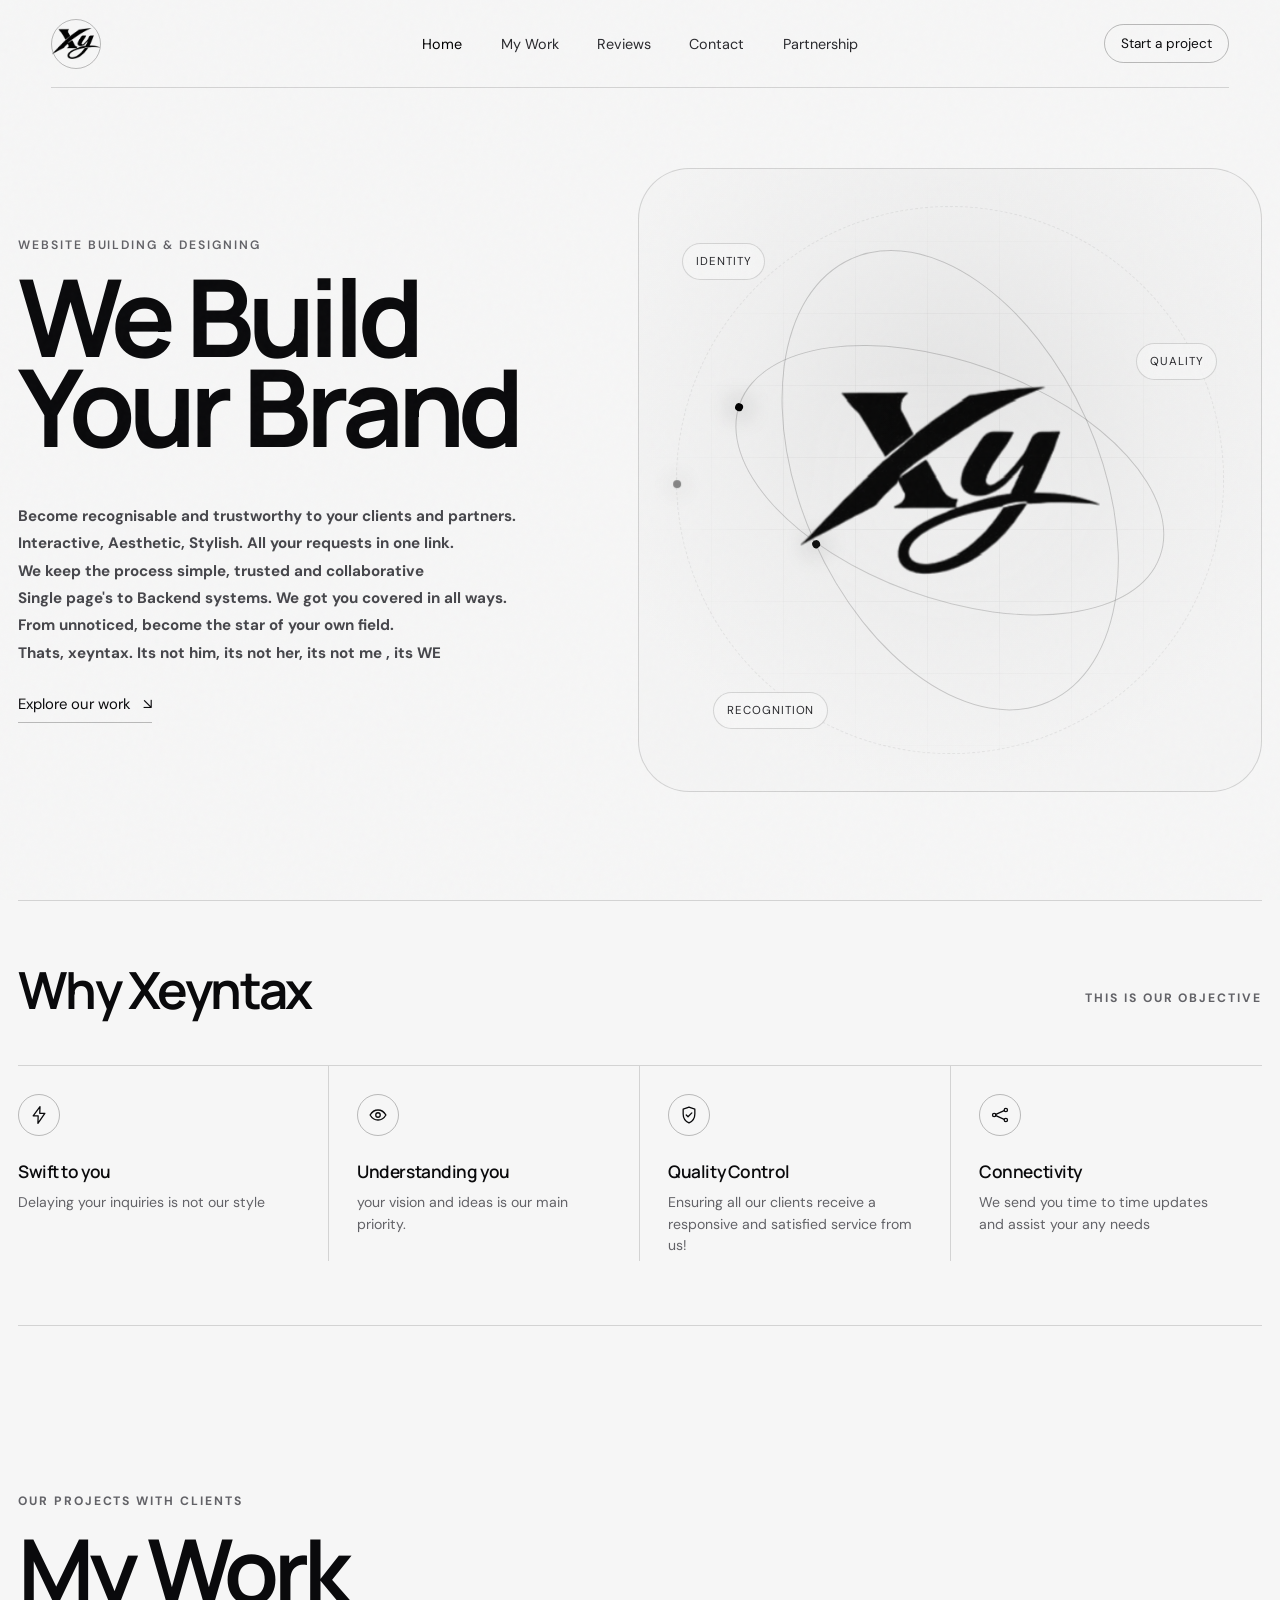
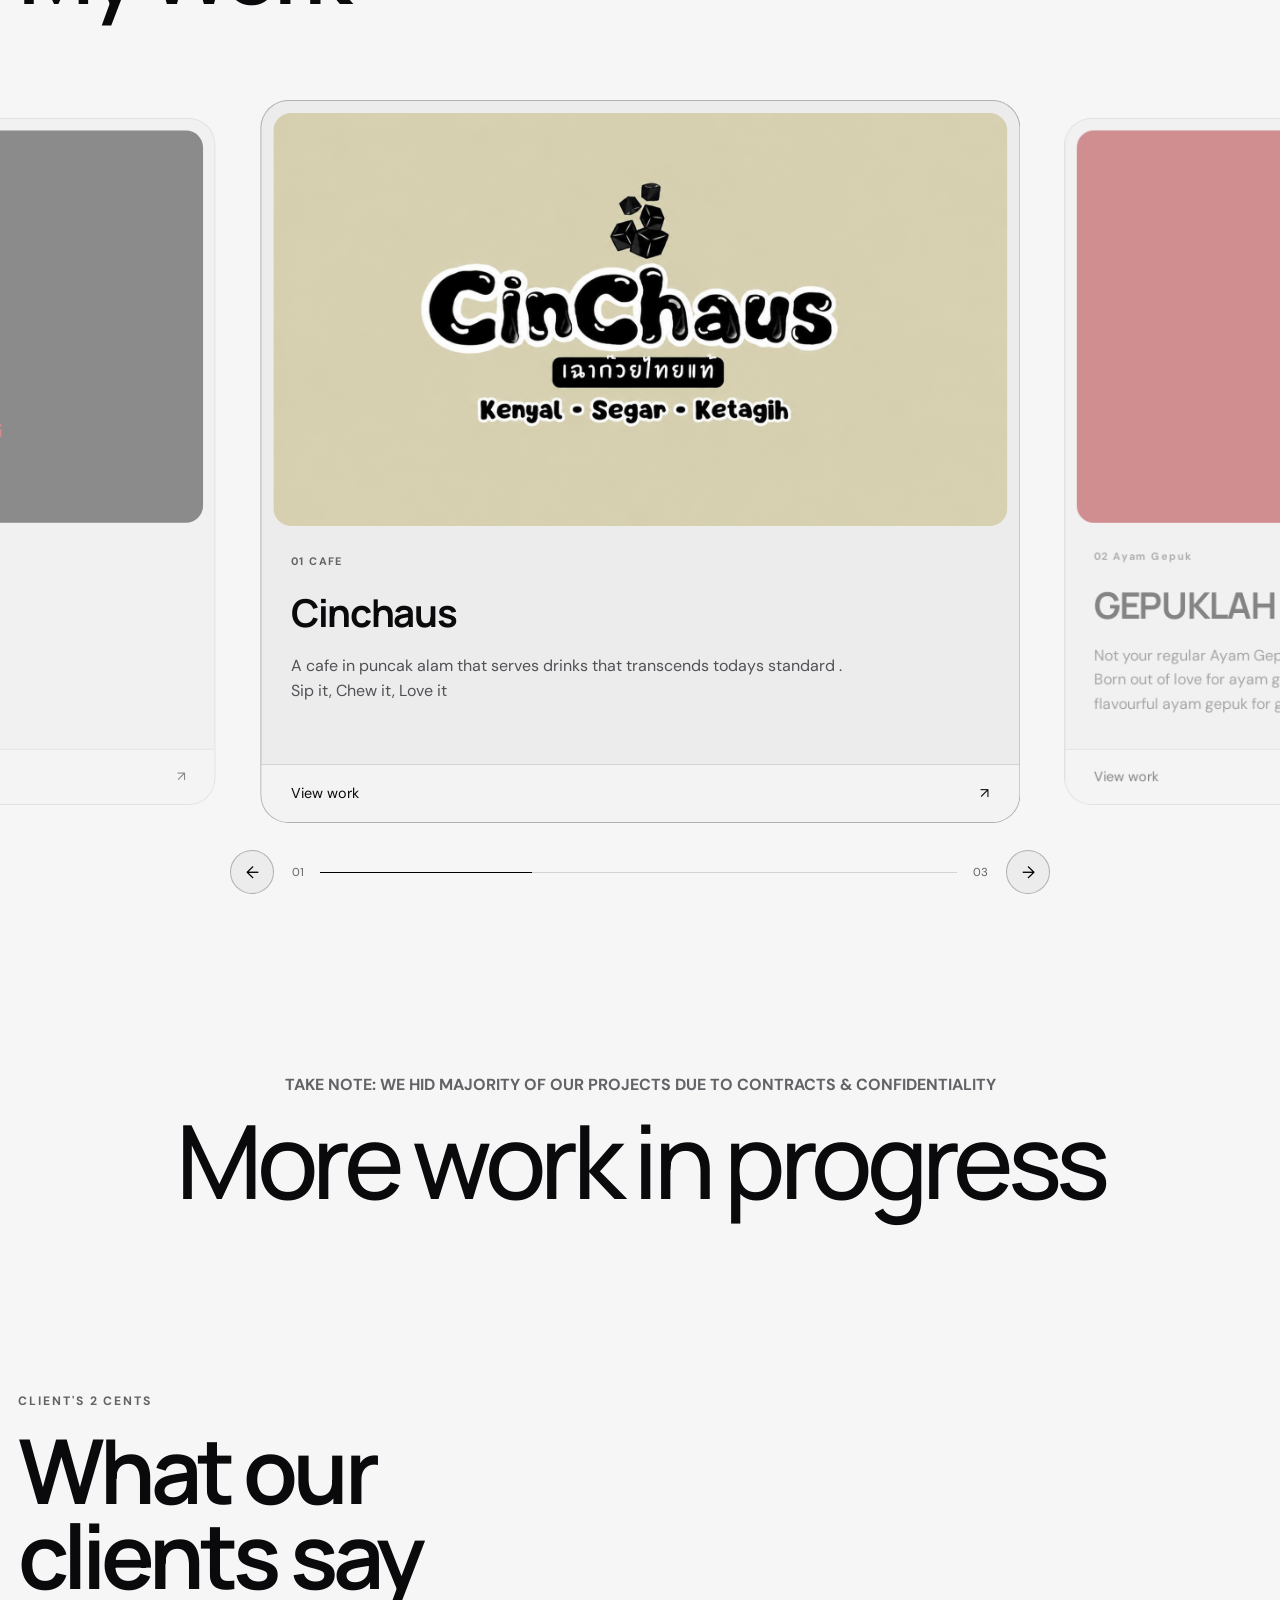
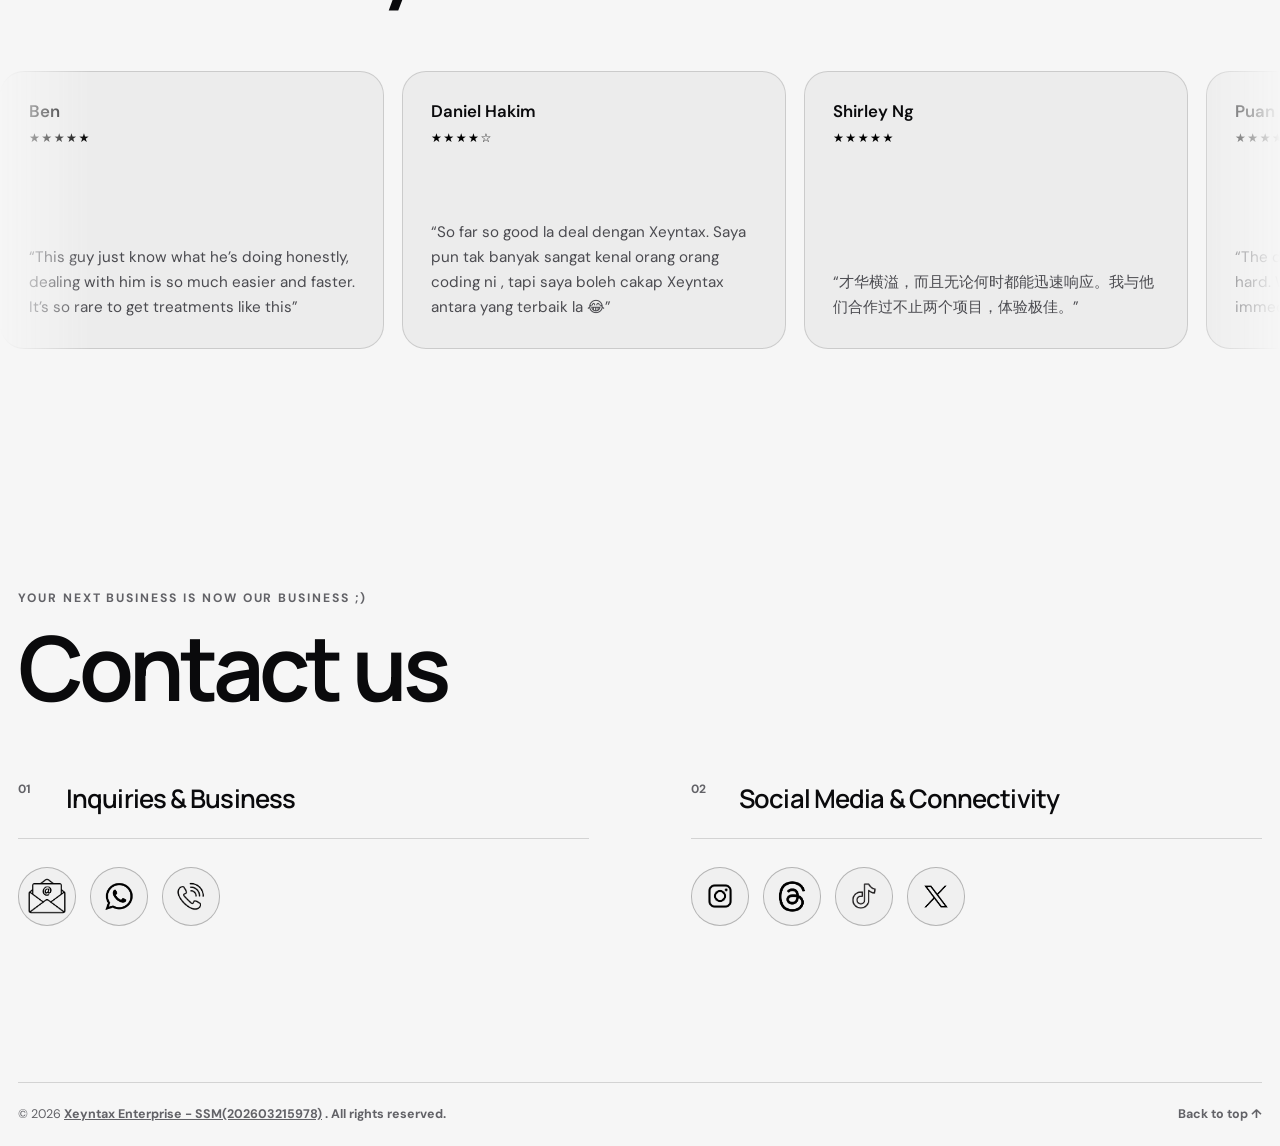
==== index.html @ d64a370b "Add files via upload" ====
<!DOCTYPE html>
<html lang="en">
<head>
  <meta charset="UTF-8" />
  <meta name="viewport" content="width=device-width, initial-scale=1.0, maximum-scale=1.0, user-scalable=no, viewport-fit=cover" />
  <meta name="theme-color" content="#f6f6f6" />
  <meta name="description" content="A modern monochrome brand portfolio." />
  <title>Xeyntax</title>
  <link rel="preconnect" href="https://fonts.googleapis.com">
  <link rel="preconnect" href="https://fonts.gstatic.com" crossorigin>
  <link href="https://fonts.googleapis.com/css2?family=DM+Sans:wght@400;500;600;700&family=Manrope:wght@400;500;600;700;800&display=swap" rel="stylesheet">
  <link rel="stylesheet" href="styles.css" />
</head>
<body>
  <div class="page-noise" aria-hidden="true"></div>

  <header class="site-header" id="siteHeader">
    <nav class="nav-shell" aria-label="Primary navigation">
      <a class="brand-mark" href="#home" aria-label="Back to top"><img src="assets/brand-logo.png" alt="Brand Logo " /></a>
      <div class="nav-links">
        <a href="#home">Home</a>
        <a href="#work">My Work</a>
        <a href="#reviews">Reviews</a>
        <a href="#contact">Contact</a>
        <a href="partner.html">Partnership</a>
      </div>
      <a class="nav-cta" href="#contact">Start a project</a>
    </nav>
  </header>

  <main>
    <section class="hero section" id="home">
      <div class="hero-copy">
        <p class="eyebrow">Website Building & Designing</p>
        <h1>We Build<br />Your Brand</h1>
        <p class="hero-description"><b>
          Become recognisable and trustworthy to your clients and partners.<br />
          Interactive, Aesthetic, Stylish. All your requests in one link.<br />
          We keep the process simple, trusted and collaborative<br />
          Single page's to Backend systems. We got you covered in all ways.<br />
          From unnoticed, become the star of your own field.<br />
          Thats, xeyntax. Its not him, its not her, its not me , its WE</b>
        </p>
        <a class="text-link" href="#work">Explore our work <span aria-hidden="true">↘</span></a>
      </div>

      <div class="hero-visual" id="heroVisual" aria-label="Interactive brand logo animation">
        <div class="visual-grid" aria-hidden="true"></div>
        <div class="orbit orbit-one" aria-hidden="true"></div>
        <div class="orbit orbit-two" aria-hidden="true"></div>
        <div class="orbit orbit-three" aria-hidden="true"></div>
        <div class="orb" id="interactiveOrb" aria-hidden="true">
          <img class="hero-logo-image" src="assets/brand-logo.png" alt="" />
        </div>
        <div class="visual-tag tag-one">Identity</div>
        <div class="visual-tag tag-two">Quality</div>
        <div class="visual-tag tag-three">Recognition</div>
      </div>
    </section>

    <section class="why-section section" aria-labelledby="why-title">
      <div class="why-heading">
        <h2 id="why-title">Why Xeyntax</h2>
        <p class="eyebrow"><b>This is our objective</b></p>
      </div>

      <div class="why-grid">
        <article class="why-item">
          <div class="why-icon" aria-hidden="true">
            <svg viewBox="0 0 24 24"><path d="M13.2 2 5 13h6l-.3 9L19 10h-6.1L13.2 2Z"/></svg>
          </div>
          <h3>Swift to you</h3>
          <p>Delaying your inquiries is not our style</p>
        </article>

        <article class="why-item">
          <div class="why-icon" aria-hidden="true">
            <svg viewBox="0 0 24 24"><path d="M2.5 12s3.5-6 9.5-6 9.5 6 9.5 6-3.5 6-9.5 6S2.5 12 2.5 12Z"/><circle cx="12" cy="12" r="2.7"/></svg>
          </div>
          <h3>Understanding you</h3>
          <p>your vision and ideas is our main priority.</p>
        </article>

        <article class="why-item">
          <div class="why-icon" aria-hidden="true">
            <svg viewBox="0 0 24 24"><path d="M12 2.5 19 5v5.7c0 4.8-2.8 8.8-7 10.8-4.2-2-7-6-7-10.8V5l7-2.5Z"/><path d="m8.7 12 2.1 2.1 4.6-4.6"/></svg>
          </div>
          <h3>Quality Control</h3>
          <p>Ensuring all our clients receive a responsive and satisfied service from us!</p>
        </article>

        <article class="why-item">
          <div class="why-icon" aria-hidden="true">
            <svg viewBox="0 0 24 24"><circle cx="5" cy="12" r="2"/><circle cx="19" cy="6" r="2"/><circle cx="19" cy="18" r="2"/><path d="m7 11.2 10-4.4M7 12.8l10 4.4"/></svg>
          </div>
          <h3>Connectivity</h3>
          <p>We send you time to time updates and assist your any needs</p>
        </article>
      </div>
    </section>

    <section class="work-section section" id="work">
      <div class="section-heading">
        <p class="eyebrow"><b>Our projects with clients</b></p>
        <h2>My Work</h2>
      </div>

      <div class="work-carousel" aria-label="Portfolio projects">
        <div class="carousel-viewport" id="workViewport">
          <div class="carousel-track" id="workTrack">
            <article class="work-card" data-index="0">
              <div class="work-image"><img src="mywork/cinchaus_logo_.png" alt="Abstract branding preview for Northline Studio" /></div>
              <div class="work-content">
                <p class="work-number"><b>01 CAFE</b></p>
                <h3>Cinchaus</h3>
                <p>A cafe in puncak alam that serves drinks that transcends todays standard . Sip it, Chew it, Love it </p>
              </div>
              <a class="work-link" href="https://xeyntax.github.io/Cinchaus/" target="_blank">View work<span>↗</span></a>
            </article>

            <article class="work-card" data-index="1">
              <div class="work-image"><img src="mywork/gepuklahlogo.png" alt="Abstract campaign preview for Motif Coffee" /></div>
              <div class="work-content">
                <p class="work-number"><b>02 Ayam Gepuk</b></p>
                <h3>GEPUKLAH</h3>
                <p>Not your regular Ayam Gepuk<br>Born out of love for ayam gepuk, Mingchun takes huge steps in serving flavourful ayam gepuk for gepuk go-ers</p>
              </div>
              <a class="work-link" href="https://xeyntax.github.io/gepuklah/" target="_blank">View work <span>↗</span></a>
            </article>

            <article class="work-card" data-index="2">
              <div class="work-image"><img src="mywork/apexmotorslogo.png" alt="Abstract social media preview for Sora House" /></div>
              <div class="work-content">
                <p class="work-number"><b>03 CAR DEALERSHIP</b></p>
                <h3>APEX-MOTORS</h3>
                <p> Car Dealership that has the variety you need ;) </p>
              </div>
              <a class="work-link" href="https://xeyntax.github.io/apexmotors/" target="_blank">View work <span>↗</span></a>
            </article>
          </div>
        </div>

        <div class="carousel-navigation">
          <button class="carousel-arrow carousel-arrow-prev" id="workPrev" type="button" aria-label="Previous project">
            <span aria-hidden="true">←</span>
          </button>

          <div class="carousel-status" aria-live="polite">
            <span id="currentSlide">01</span>
            <div class="status-line"><span id="statusProgress"></span></div>
            <span>03</span>
          </div>

          <button class="carousel-arrow carousel-arrow-next" id="workNext" type="button" aria-label="Next project">
            <span aria-hidden="true">→</span>
          </button>
        </div>
      </div>

      <div class="progress-heading">
        <p><b>TAKE NOTE: WE HID MAJORITY OF OUR PROJECTS DUE TO CONTRACTS & CONFIDENTIALITY</b></p>
        <h3>More work in progress</h3>
      </div>
    </section>

    <section class="reviews-section section" id="reviews">
      <div class="section-heading reviews-heading">
        <p class="eyebrow"><b><b>Client's 2 cents</b></b></p>
        <h2>What our <br>clients say</h2>
      </div>

      <div class="review-marquee" aria-label="Customer reviews">
        <div class="review-track">
          <article class="review-card">
            <h3>Ben</h3><div class="stars" aria-label="5 out of 5 stars">★★★★★</div>
            <p>“This guy just know what he’s doing honestly, dealing with him is so much easier and faster. It’s so rare to get treatments like this”</p>
          </article>
          <article class="review-card">
            <h3>Daniel Hakim</h3><div class="stars" aria-label="5 out of 5 stars">★★★★☆</div>
            <p>“So far so good la deal dengan Xeyntax. Saya pun tak banyak sangat kenal orang orang coding ni , tapi saya boleh cakap Xeyntax antara yang terbaik la 😂”</p>
          </article>
          <article class="review-card">
            <h3>Shirley Ng</h3><div class="stars" aria-label="5 out of 5 stars">★★★★★</div>
            <p>“才华横溢，而且无论何时都能迅速响应。我与他们合作过不止两个项目，体验极佳。”</p>
          </article>
          <article class="review-card">
            <h3>Puan Selvi</h3><div class="stars" aria-label="5 out of 5 stars">★★★★★</div>
            <p>“The design feels premium without trying too hard. We received compliments almost immediately after launch.”</p>
          </article>
          <article class="review-card">
            <h3>Azzara</h3><div class="stars" aria-label="5 out of 5 stars">★★★★★</div>
            <p>“I had to deal with a last minute website preparation. With so many things on hand , I inquiried xeyntax. Within days it was ready for me . Forever grateful T-T”</p>
          </article>
          <article class="review-card">
            <h3>Rizal Ahmad</h3><div class="stars" aria-label="5 out of 5 stars">★★★★★</div>
            <p>“I have never met someone who can understand your vision very accurately. Cuz if not for him , I would’ve kept my ideas to myself lollll”</p>
          </article>

          <article class="review-card" aria-hidden="true">
            <h3>Aina Rahman</h3><div class="stars">★★★★★</div>
            <p>“The whole process felt organised from day one. The final brand looks polished, modern and much more confident.”</p>
          </article>
          <article class="review-card" aria-hidden="true">
            <h3>Daniel Lee</h3><div class="stars">★★★★☆</div>
            <p>“Fast communication, thoughtful creative direction and a result that genuinely feels like us. We loved the clarity.”</p>
          </article>
          <article class="review-card" aria-hidden="true">
            <h3>Sara Ibrahim</h3><div class="stars">★★★★☆</div>
            <p>“Every detail had a reason. Our new visual system is easy to use and has made the team much more consistent.”</p>
          </article>
          <article class="review-card" aria-hidden="true">
            <h3>Mr.Azlan</h3><div class="stars">★★★★☆</div>
            <p>“Everything is not 100 percent but at least your services was 99% from the start.Thats what needs to be applauded”</p>
          </article>
          <article class="review-card" aria-hidden="true">
            <h3>Melissa</h3><div class="stars">★★★★★</div>
            <p>“We came in with scattered ideas and left with a clear brand direction. The collaboration was smooth and practical.”</p>
          </article>
          <article class="review-card" aria-hidden="true">
            <h3>Tengku Aqil</h3><div class="stars">★★★★★</div>
            <p>“A strong balance of strategy and aesthetics. The work looks great, but more importantly it works for our business.”</p>
          </article>
        </div>
      </div>
    </section>

    <section class="contact-section section" id="contact">
      <div class="section-heading contact-heading">
        <p class="eyebrow"><b>Your next business is now our business ;)</b></p>
        <h2>Contact us</h2>
      </div>

      <div class="contact-grid">
        <div class="contact-group">
          <div class="contact-group-title">
            <span><b>01</b></span>
            <h3>Inquiries &amp; Business</h3>
          </div>

          <div class="contact-items">
            <div class="contact-item">
              <button class="contact-toggle" type="button" aria-expanded="false" aria-label="Show email address">
                <img src="soc_med/email.png" alt="email logo">
              </button>
              <a class="contact-detail" href="mailto:xeyntax@gmail.com" tabindex="-1">Xeyntax@gmail.com</a>
            </div>

            <div class="contact-item">
              <button class="contact-toggle" type="button" aria-expanded="false" aria-label="Show WhatsApp number">
                <img src ="soc_med/whatsappB_logo.png" alt="whatsapp logo">
              </button>
              <a class="contact-detail" href="https://wa.me/60177591237" target="_blank" rel="noreferrer" tabindex="-1">Whatsapp</a>
            </div>

            <div class="contact-item">
              <button class="contact-toggle" type="button" aria-expanded="false" aria-label="Show phone number">
                <img src="soc_med/call.png" alt="Call logo">
              </button>
              <a class="contact-detail" href="tel:+60177591237" tabindex="-1">Call us</a>
            </div>
          </div>
        </div>

        <div class="contact-group">
          <div class="contact-group-title">
            <span><b>02</b></span>
            <h3>Social Media &amp; Connectivity</h3>
          </div>

          <div class="contact-items">
            <div class="contact-item">
              <button class="contact-toggle" type="button" aria-expanded="false" aria-label="Show Instagram username">
                <img src="soc_med/insta.png" alt="instagram logo">
              </button>
              <a class="contact-detail" href="https://instagram.com/xeyntaxx" target="_blank" rel="noreferrer" tabindex="-1">Instagram</a>
            </div>

            <div class="contact-item">
              <button class="contact-toggle" type="button" aria-expanded="false" aria-label="Show Threads username">
                <img src ="soc_med/threadss.png" alt="threads logo">
              </button>
              <a class="contact-detail" href="https://www.threads.net/xeyntaxx" target="_blank" rel="noreferrer" tabindex="-1">Threads</a>
            </div>

            <div class="contact-item">
              <button class="contact-toggle" type="button" aria-expanded="false" aria-label="Show TikTok username">
                <img src = "soc_med/tiktok.png" alt="tiktok logo"/>
              </button>
              <a class="contact-detail" href="https://www.tiktok.com/xeyntax" target="_blank" rel="noreferrer" tabindex="-1">Tiktok</a>
            </div>

            <div class="contact-item">
              <button class="contact-toggle" type="button" aria-expanded="false" aria-label="Show X username">
                <img src="soc_med/X.png" alt="x logo">
              </button>
              <a class="contact-detail" href="https://x.com/xeyntax" target="_blank" rel="noreferrer" tabindex="-1">X</a>
            </div>
          </div>
        </div>
      </div>
    </section>
  </main>

  <footer class="site-footer">
    <p>© <span id="year"></span> <a href="https://linktr.ee/xeyntax" target="_blank" rel="noreferrer"><b><u>Xeyntax Enterprise - SSM(202603215978)</u></b></a><b> . All rights reserved.</b></p>
    <a href="#home"><b>Back to top ↑</b></a>
  </footer>

  <script src="script.js"></script>
</body>
</html>
---- styles.css ----
:root {
  --bg: #f6f6f6;
  --bg-soft: #efefef;
  --card: #ececec;
  --card-2: #e8e8e8;
  --text: #0a0a0c;
  --muted: #626267;
  --line: rgba(0,0,0,.14);
  --line-strong: rgba(0,0,0,.25);
  --white: #000000;
  --black: #ffffff;
  --radius: 28px;
  --max-width: 1480px;
  --ease: cubic-bezier(.2,.8,.2,1);
}

* { box-sizing: border-box; }
html { scroll-behavior: smooth; }
body {
  margin: 0;
  color: var(--text);
  background: var(--bg);
  font-family: "DM Sans", system-ui, -apple-system, BlinkMacSystemFont, "Segoe UI", sans-serif;
  overflow-x: hidden;
}

body::selection { background: var(--white); color: var(--black); }

a { color: inherit; text-decoration: none; }
button, a { -webkit-tap-highlight-color: transparent; }
button { font: inherit; }
img { display: block; max-width: 100%; }

.page-noise {
  position: fixed;
  inset: 0;
  pointer-events: none;
  z-index: 100;
  opacity: .045;
  background-image: url("data:image/svg+xml,%3Csvg viewBox='0 0 180 180' xmlns='http://www.w3.org/2000/svg'%3E%3Cfilter id='n'%3E%3CfeTurbulence type='fractalNoise' baseFrequency='.9' numOctaves='4' stitchTiles='stitch'/%3E%3C/filter%3E%3Crect width='100%25' height='100%25' filter='url(%23n)' opacity='.5'/%3E%3C/svg%3E");
}

.site-header {
  position: fixed;
  top: 0;
  left: 0;
  width: 100%;
  z-index: 50;
  padding: 0 clamp(18px, 4vw, 64px);
  transition: padding .45s var(--ease), top .45s var(--ease);
}

.nav-shell {
  width: min(100%, var(--max-width));
  min-height: 88px;
  margin: 0 auto;
  display: grid;
  grid-template-columns: 1fr auto 1fr;
  align-items: center;
  border-bottom: 1px solid var(--line);
  transition: all .45s var(--ease);
}

.site-header.is-scrolled {
  top: 18px;
  padding-inline: clamp(14px, 12vw, 240px);
}

.site-header.is-scrolled .nav-shell {
  min-height: 58px;
  padding: 0 10px 0 14px;
  border: 1px solid var(--line-strong);
  border-radius: 999px;
  background: rgba(243,243,243,.84);
  box-shadow: 0 16px 55px rgba(255,255,255,.35);
  backdrop-filter: blur(18px);
  -webkit-backdrop-filter: blur(18px);
}

.brand-mark {
  width: 50px;
  height: 50px;
  display: inline-grid;
  place-items: center;
  border: 1px solid var(--line-strong);
  border-radius: 50%;
  font-family: "Manrope", sans-serif;
  font-weight: 800;
  letter-spacing: -.05em;
}

.nav-links {
  display: flex;
  align-items: center;
  gap: clamp(18px, 3vw, 44px);
  font-size: .9rem;
  color: #29292d;
}

.nav-links a, .nav-cta { transition: color .2s ease, opacity .2s ease; }
.nav-links a:hover, .nav-cta:hover { color: var(--white); }
.nav-links a.active { color: var(--white); }

.nav-cta {
  justify-self: end;
  border: 1px solid var(--line-strong);
  border-radius: 999px;
  padding: 10px 16px;
  font-size: .85rem;
}

.site-header.is-scrolled .brand-mark { width: 36px; height: 36px; font-size: .8rem; }
.site-header.is-scrolled .nav-cta { padding: 8px 13px; }

.section {
  width: min(100% - 36px, var(--max-width));
  margin: 0 auto;
}

.hero {
  min-height: 100vh;
  min-height: 100svh;
  padding-top: 130px;
  padding-bottom: 70px;
  display: grid;
  grid-template-columns: minmax(0, .93fr) minmax(400px, 1.07fr);
  align-items: center;
  gap: clamp(36px, 6vw, 110px);
}

.eyebrow {
  margin: 0 0 18px;
  color: var(--muted);
  font-size: .76rem;
  font-weight: 600;
  letter-spacing: .16em;
  text-transform: uppercase;
}

.hero h1, .section-heading h2, .progress-heading h3 {
  font-family: "Manrope", sans-serif;
  letter-spacing: -.055em;
}

.hero h1 {
  margin: 0;
  font-size: clamp(4rem, 8.4vw, 9.3rem);
  line-height: .84;
  font-weight: 700;
}

.hero-description {
  margin: clamp(28px, 4vw, 52px) 0 26px;
  color: #46464b;
  font-size: clamp(.95rem, 1.15vw, 1.12rem);
  line-height: 1.8;
}

.text-link {
  display: inline-flex;
  align-items: center;
  gap: 12px;
  border-bottom: 1px solid var(--line-strong);
  padding-bottom: 8px;
  font-size: .93rem;
}
.text-link span { transition: transform .3s var(--ease); }
.text-link:hover span { transform: translate(4px, 4px); }

.hero-visual {
  position: relative;
  aspect-ratio: 1 / 1;
  min-height: 480px;
  overflow: hidden;
  border: 1px solid var(--line);
  border-radius: clamp(28px, 4vw, 56px);
  background: radial-gradient(circle at 50% 40%, #e3e3e3 0, #efefef 44%, #f4f4f4 76%);
  isolation: isolate;
  cursor: crosshair;
}

.visual-grid {
  position: absolute;
  inset: 0;
  background-image:
    linear-gradient(var(--line) 1px, transparent 1px),
    linear-gradient(90deg, var(--line) 1px, transparent 1px);
  background-size: 72px 72px;
  -webkit-mask-image: radial-gradient(circle at center, #fff 10%, transparent 72%);
  mask-image: radial-gradient(circle at center, #fff 10%, transparent 72%);
  opacity: .35;
}

.orbit {
  position: absolute;
  top: 50%; left: 50%;
  border: 1px solid rgba(0,0,0,.18);
  border-radius: 50%;
  transform: translate(-50%, -50%);
  animation: orbitSpin 18s linear infinite;
}
.orbit::after {
  content: "";
  position: absolute;
  width: 8px; height: 8px;
  top: 50%; left: -4px;
  border-radius: 50%;
  background: var(--white);
  box-shadow: 0 0 24px rgba(0,0,0,.9);
}
.orbit-one { width: 72%; height: 38%; transform: translate(-50%, -50%) rotate(20deg); }
.orbit-two { width: 48%; height: 78%; transform: translate(-50%, -50%) rotate(-24deg); animation-duration: 24s; animation-direction: reverse; }
.orbit-three { width: 88%; height: 88%; border-style: dashed; opacity: .45; animation-duration: 36s; }

.orb {
  position: absolute;
  left: 50%; top: 50%;
  width: 48%;
  transform: translate(-50%, -50%);
  transition: transform .18s ease-out;
  will-change: transform;
  filter: drop-shadow(0 26px 42px rgba(255,255,255,.5));
}
.hero-logo-image {
  width: 100%;
  height: auto;
  filter: invert(0);
  opacity: .96;
  animation: logoFloat 5s ease-in-out infinite;
}

.visual-tag {
  position: absolute;
  padding: 10px 13px;
  border: 1px solid var(--line);
  border-radius: 999px;
  background: rgba(247,247,247,.55);
  backdrop-filter: blur(10px);
  color: #28282c;
  font-size: .72rem;
  letter-spacing: .08em;
  text-transform: uppercase;
}
.tag-one { left: 7%; top: 12%; }
.tag-two { right: 7%; top: 28%; }
.tag-three { left: 12%; bottom: 10%; }

@keyframes orbitSpin { to { rotate: 360deg; } }
@keyframes logoFloat { 50% { transform: translateY(-8px) scale(.98); } }

/* Why Xeyntax — intentionally compact bridge between hero and work */
.why-section {
  padding: clamp(50px, 5vw, 76px) 0;
  border-top: 1px solid var(--line);
  border-bottom: 1px solid var(--line);
}
.why-heading {
  display: flex;
  align-items: flex-end;
  justify-content: space-between;
  gap: 28px;
  margin-bottom: clamp(34px, 4vw, 52px);
}
.why-heading .eyebrow { margin-bottom: 8px; }
.why-heading h2 {
  margin: 0;
  font-family: "Manrope", sans-serif;
  font-size: clamp(2.25rem, 4vw, 4.4rem);
  line-height: .95;
  font-weight: 650;
  letter-spacing: -.05em;
}
.why-grid {
  display: grid;
  grid-template-columns: repeat(4, minmax(0, 1fr));
  border-top: 1px solid var(--line);
}
.why-item {
  min-width: 0;
  padding: 28px clamp(18px, 2.2vw, 32px) 4px;
  border-right: 1px solid var(--line);
}
.why-item:first-child { padding-left: 0; }
.why-item:last-child { border-right: 0; padding-right: 0; }
.why-icon {
  width: 42px;
  height: 42px;
  display: grid;
  place-items: center;
  margin-bottom: 24px;
  border: 1px solid var(--line-strong);
  border-radius: 50%;
}
.why-icon svg {
  width: 20px;
  height: 20px;
  fill: none;
  stroke: currentColor;
  stroke-width: 1.55;
  stroke-linecap: round;
  stroke-linejoin: round;
}
.why-item h3 {
  margin: 0 0 9px;
  font-family: "Manrope", sans-serif;
  font-size: clamp(1rem, 1.35vw, 1.25rem);
  font-weight: 600;
  letter-spacing: -.025em;
}
.why-item p {
  margin: 0;
  max-width: 255px;
  color: var(--muted);
  font-size: .88rem;
  line-height: 1.55;
}

.work-section, .reviews-section, .contact-section { padding-top: clamp(110px, 13vw, 200px); }
.section-heading { max-width: 820px; }
.section-heading h2 {
  margin: 0;
  font-size: clamp(3rem, 7vw, 7rem);
  line-height: .95;
  font-weight: 650;
}
.section-heading > p:last-child {
  max-width: 570px;
  margin: 24px 0 0;
  color: var(--muted);
  line-height: 1.65;
}

.work-carousel {
  position: relative;
  margin-top: clamp(52px, 7vw, 88px);
}
.carousel-viewport {
  overflow: visible;
}
.carousel-track {
  display: flex;
  align-items: stretch;
  gap: clamp(16px, 2vw, 28px);
  transform: translate3d(0,0,0);
  transition: transform .65s var(--ease);
  will-change: transform;
}
.work-card {
  flex: 0 0 min(64vw, 760px);
  min-height: 630px;
  display: grid;
  grid-template-rows: auto 1fr auto;
  overflow: hidden;
  border: 1px solid var(--line);
  border-radius: var(--radius);
  background: var(--card);
  opacity: .28;
  transform: scale(.92);
  transition: transform .5s var(--ease), opacity .5s var(--ease), border-color .5s ease;
}
.work-card.is-active { opacity: 1; transform: scale(1); border-color: var(--line-strong); }
.work-card.is-near { opacity: .48; transform: scale(.95); }

.work-image {
  margin: 12px 12px 0;
  overflow: hidden;
  border-radius: calc(var(--radius) - 10px);
  background: #17171b;
  aspect-ratio: 16/9;
}
.work-image img { width: 100%; height: 100%; object-fit: cover; transition: transform .7s var(--ease); }
.work-card.is-active:hover .work-image img { transform: scale(1.03); }
.work-content { padding: 28px 30px 34px; }
.work-number { margin: 0 0 18px; color: var(--muted); font-size: .68rem; letter-spacing: .13em; }
.work-content h3 { margin: 0 0 14px; font-family: "Manrope", sans-serif; font-size: clamp(1.75rem, 3vw, 2.7rem); letter-spacing: -.035em; }
.work-content p:last-child { margin: 0; max-width: 560px; color: #515156; line-height: 1.6; }
.work-link {
  min-height: 58px;
  padding: 0 30px;
  display: flex;
  align-items: center;
  justify-content: space-between;
  border-top: 1px solid var(--line);
  background: #f3f3f3;
  font-size: .9rem;
}
.work-link span { transition: transform .25s var(--ease); }
.work-link:hover span { transform: translate(4px,-4px); }

.carousel-navigation {
  width: min(820px, 82vw);
  margin: 28px auto 0;
  display: grid;
  grid-template-columns: auto minmax(0, 1fr) auto;
  align-items: center;
  gap: 18px;
}
.carousel-arrow {
  width: 44px;
  height: 44px;
  display: grid;
  place-items: center;
  flex: 0 0 auto;
  border: 1px solid var(--line-strong);
  border-radius: 50%;
  background: var(--card);
  color: var(--white);
  cursor: pointer;
  font: inherit;
  font-size: 1.05rem;
  transition: transform .25s var(--ease), background .25s ease, border-color .25s ease;
}
.carousel-arrow:hover {
  transform: translateY(-2px);
  background: #f3f3f3;
}
.carousel-arrow:active { transform: translateY(0); }
.carousel-arrow:focus-visible {
  outline: 2px solid var(--white);
  outline-offset: 3px;
}
.carousel-status {
  width: 100%;
  display: grid;
  grid-template-columns: auto 1fr auto;
  align-items: center;
  gap: 16px;
  color: var(--muted);
  font-size: .72rem;
}
.status-line { height: 1px; background: var(--line); overflow: hidden; }
.status-line span { display: block; width: 16.666%; height: 100%; background: var(--white); transform-origin: left; transition: width .45s var(--ease); }

.progress-heading {
  padding: clamp(100px, 14vw, 210px) 0 20px;
  text-align: center;
}
.progress-heading p { margin: 0 0 18px; color: var(--muted); }
.progress-heading h3 { margin: 0; font-size: clamp(3rem, 8vw, 8rem); line-height: .92; font-weight: 500; }

.reviews-section { padding-bottom: 40px; }
.reviews-heading { margin-bottom: 58px; }
.review-marquee {
  position: relative;
  width: 100vw;
  margin-left: calc(50% - 50vw);
  overflow: hidden;
  padding: 16px 0 34px;
  -webkit-mask-image: linear-gradient(90deg, transparent, #fff 7%, #fff 93%, transparent);
  mask-image: linear-gradient(90deg, transparent, #fff 7%, #fff 93%, transparent);
}
.review-track {
  width: max-content;
  display: flex;
  gap: 18px;
  animation: reviewScroll 48s linear infinite;
}
.review-marquee:hover .review-track { animation-play-state: paused; }
.review-card {
  width: clamp(290px, 30vw, 440px);
  min-height: 278px;
  padding: 28px;
  display: flex;
  flex-direction: column;
  border: 1px solid var(--line);
  border-radius: 24px;
  background: var(--card);
}
.review-card h3 { margin: 0; font-size: 1.05rem; font-weight: 600; }
.stars { margin-top: 8px; letter-spacing: .12em; font-size: .76rem; color: #000; }
.review-card p { margin: auto 0 0; color: #4b4b50; line-height: 1.65; font-size: .95rem; }
@keyframes reviewScroll { to { transform: translateX(calc(-50% - 9px)); } }

.contact-section { padding-bottom: clamp(100px, 12vw, 180px); }
.contact-heading { margin-bottom: 72px; }
.contact-grid {
  display: grid;
  grid-template-columns: repeat(2, minmax(0,1fr));
  gap: clamp(48px, 8vw, 130px);
}
.contact-group-title {
  display: grid;
  grid-template-columns: 34px 1fr;
  gap: 14px;
  padding-bottom: 22px;
  border-bottom: 1px solid var(--line);
}
.contact-group-title span { color: var(--muted); font-size: .75rem; }
.contact-group-title h3 { margin: 0; font-family: "Manrope", sans-serif; font-size: clamp(1.45rem, 2vw, 2.1rem); font-weight: 600; letter-spacing: -.035em; }
.contact-items {
  display: flex;
  align-items: center;
  gap: 14px;
  margin-top: 28px;
  overflow-x: auto;
  padding-bottom: 2px;
  scrollbar-width: none;
  overscroll-behavior-x: contain;
}
.contact-items::-webkit-scrollbar { display: none; }
.contact-item {
  flex: 0 0 58px;
  width: 58px;
  max-width: 100%;
  min-height: 58px;
  display: flex;
  align-items: center;
  overflow: hidden;
  border: 1px solid var(--line-strong);
  border-radius: 999px;
  background: #f0f0f0;
  transition: flex-basis .45s var(--ease), width .45s var(--ease), background .25s ease;
  will-change: flex-basis, width;
}
.contact-item.is-open,
.contact-item:focus-within { flex-basis: min(440px, 100%); width: min(440px, 100%); background: #e8e8e8; }
.contact-toggle {
  flex: 0 0 56px;
  width: 56px;
  height: 56px;
  display: grid;
  place-items: center;
  border: 0;
  border-radius: 50%;
  color: var(--white);
  background: transparent;
  cursor: pointer;
}
.contact-toggle svg { width: 20px; height: 20px; fill: none; stroke: currentColor; stroke-width: 1.6; stroke-linecap: round; stroke-linejoin: round; }
.contact-toggle .fill-icon { fill: currentColor; stroke: none; }
.contact-detail {
  min-width: 0;
  padding: 18px 22px 18px 4px;
  color: #1b1b20;
  white-space: nowrap;
  opacity: 0;
  transform: translateX(-10px);
  pointer-events: none;
  transition: opacity .25s ease .08s, transform .35s var(--ease) .08s;
}
.contact-item.is-open .contact-detail,
.contact-item:hover .contact-detail,
.contact-item:focus-within .contact-detail { opacity: 1; transform: none; pointer-events: auto; }
.contact-detail:hover { text-decoration: underline; text-underline-offset: 4px; }

.site-footer {
  width: min(100% - 36px, var(--max-width));
  min-height: 64px;
  margin: 0 auto;
  padding: 18px 0;
  display: flex;
  align-items: center;
  justify-content: space-between;
  gap: 24px;
  border-top: 1px solid var(--line);
  color: var(--muted);
  font-size: .78rem;
}
.site-footer p { margin: 0; }
.site-footer a:hover { color: var(--white); }

@media (max-width: 980px) {
  .why-grid { grid-template-columns: repeat(2, minmax(0, 1fr)); }
  .why-item { padding: 26px 24px; border-bottom: 1px solid var(--line); }
  .why-item:nth-child(2) { border-right: 0; }
  .why-item:nth-child(3), .why-item:nth-child(4) { border-bottom: 0; }
  .why-item:first-child, .why-item:last-child { padding-left: 24px; padding-right: 24px; }
  .site-header.is-scrolled { padding-inline: 18px; }
  .nav-shell { grid-template-columns: auto 1fr auto; }
  .nav-links { justify-self: center; gap: 22px; }
  .nav-cta { display: none; }
  .hero { grid-template-columns: 1fr; padding-top: 140px; }
  .hero-copy { max-width: 760px; }
  .hero-visual { width: min(100%, 760px); min-height: auto; justify-self: center; }
  .work-card { flex-basis: min(78vw, 680px); min-height: 590px; }
  .contact-grid { grid-template-columns: 1fr; }
}

@media (max-width: 700px) {
  .why-section { padding: 46px 0; }
  .why-heading { display: block; margin-bottom: 30px; }
  .why-heading .eyebrow { margin-bottom: 14px; }
  .why-heading h2 { font-size: clamp(2.45rem, 12vw, 3.5rem); }
  .why-grid { grid-template-columns: 1fr; }
  .why-item, .why-item:first-child, .why-item:last-child {
    padding: 24px 0;
    border-right: 0;
    border-bottom: 1px solid var(--line);
  }
  .why-item:nth-child(3) { border-bottom: 1px solid var(--line); }
  .why-item:nth-child(4) { border-bottom: 0; }
  .why-icon { margin-bottom: 18px; }
  .why-item p { max-width: 360px; }
  .site-header { padding-inline: 16px; }
  .nav-shell { min-height: 72px; }
  .site-header.is-scrolled { top: 10px; padding-inline: 10px; }
  .site-header.is-scrolled .nav-shell { min-height: 52px; padding-left: 8px; }
  .brand-mark { width: 38px; height: 38px; font-size: .78rem; }
  .site-header.is-scrolled .brand-mark { width: 34px; height: 34px; }
  .nav-links { gap: 0; width: 100%; justify-content: space-evenly; }
  .nav-links a { font-size: .76rem; }
  .nav-links a:first-child { display: none; }
  .section { width: min(100% - 28px, var(--max-width)); }
  .hero { min-height: auto; padding-top: 120px; padding-bottom: 40px; gap: 50px; }
  .hero h1 { font-size: clamp(3.7rem, 18vw, 6rem); }
  .hero-description { font-size: .9rem; line-height: 1.7; }
  .hero-description br { display: none; }
  .hero-visual { border-radius: 28px; }
  .visual-grid { background-size: 46px 46px; }
  .visual-tag { padding: 8px 10px; font-size: .58rem; }
  .work-section, .reviews-section, .contact-section { padding-top: 105px; }
  .section-heading h2 { font-size: clamp(2.8rem, 15vw, 4.8rem); }
  .work-carousel { margin-top: 44px; }
  .work-card { flex-basis: 82vw; min-height: 500px; border-radius: 22px; }
  .work-image { margin: 8px 8px 0; border-radius: 16px; aspect-ratio: 4/3; }
  .work-content { padding: 22px 22px 26px; }
  .work-content h3 { font-size: 1.65rem; }
  .work-content p:last-child { font-size: .88rem; }
  .work-link { min-height: 54px; padding-inline: 22px; }
  .carousel-navigation { width: 82vw; gap: 12px; }
  .carousel-arrow { width: 42px; height: 42px; }
  .progress-heading { padding-top: 110px; }
  .review-card { width: 78vw; min-height: 250px; padding: 22px; }
  .contact-heading { margin-bottom: 48px; }
  .contact-group-title { grid-template-columns: 28px 1fr; }
  .site-footer { flex-direction: column; align-items: flex-start; }
}

@media (max-width: 430px) {
  .nav-links a { font-size: .7rem; }
  .hero h1 { font-size: 18vw; }
  .work-card { flex-basis: 85vw; }
  .carousel-navigation { width: 85vw; }
}

@media (prefers-reduced-motion: reduce) {
  html { scroll-behavior: auto; }
  *, *::before, *::after { animation-duration: .001ms !important; animation-iteration-count: 1 !important; transition-duration: .001ms !important; }
  .review-track { animation: none; overflow-x: auto; }
}

/* Responsive hardening: preserve the existing design while making every section scale safely. */
html {
  -webkit-text-size-adjust: 100%;
  text-size-adjust: 100%;
}

.nav-shell,
.hero > *,
.why-heading > *,
.contact-grid > *,
.contact-group-title > *,
.carousel-navigation > * {
  min-width: 0;
}

button,
a {
  touch-action: manipulation;
}

.carousel-viewport {
  touch-action: pan-y;
}

.work-content p,
.review-card p,
.contact-detail,
.site-footer p,
.site-footer a {
  overflow-wrap: anywhere;
}

@media (max-width: 700px) {
  .hero-visual {
    width: 100%;
  }

  .work-card {
    flex-basis: min(85vw, calc(100vw - 36px));
  }

  .carousel-navigation {
    width: min(85vw, calc(100vw - 36px));
  }

  .contact-detail {
    white-space: normal;
    padding-right: 16px;
  }

  .site-footer {
    width: min(100% - 28px, var(--max-width));
  }
}

@media (max-width: 520px) {
  .site-header {
    padding-inline: 12px;
  }

  .nav-shell {
    column-gap: 8px;
  }

  .nav-links {
    min-width: 0;
    justify-content: space-around;
  }

  .nav-links a {
    padding: 10px 4px;
    white-space: nowrap;
  }

  .brand-mark {
    flex-shrink: 0;
  }

  .hero {
    padding-top: 108px;
  }

  .visual-tag {
    max-width: 42%;
    white-space: nowrap;
  }


  .carousel-status {
    gap: 10px;
  }

  .carousel-navigation {
    grid-template-columns: 44px minmax(0, 1fr) 44px;
    gap: 10px;
  }

  .review-card {
    width: min(82vw, 360px);
  }
}

@media (max-width: 360px) {
  .section {
    width: min(100% - 22px, var(--max-width));
  }

  .site-header {
    padding-inline: 8px;
  }

  .site-header.is-scrolled {
    padding-inline: 6px;
  }

  .nav-links a {
    font-size: .65rem;
    padding-inline: 2px;
  }

  .brand-mark {
    width: 34px;
    height: 34px;
  }

  .hero {
    padding-top: 102px;
  }

  .hero-description {
    font-size: .86rem;
  }

  .work-card,
  .carousel-navigation {
    width: auto;
    flex-basis: min(88vw, calc(100vw - 28px));
  }

  .work-content {
    padding-inline: 18px;
  }

  .work-link {
    padding-inline: 18px;
  }

  .carousel-navigation {
    grid-template-columns: 44px minmax(0, 1fr) 44px;
    gap: 8px;
  }

  .carousel-status {
    gap: 8px;
  }
}

@media (hover: none) and (pointer: coarse) {
  .work-card.is-active:hover .work-image img {
    transform: none;
  }

  .carousel-arrow:hover {
    transform: none;
    background: var(--card);
  }
}


/* Mobile/device compatibility pass */
html,
body {
  width: 100%;
  max-width: 100%;
}

html {
  overflow-x: hidden;
}

body,
main,
.site-header,
.site-footer,
.section,
.work-carousel,
.carousel-viewport,
.carousel-track {
  min-width: 0;
}

@supports (overflow: clip) {
  html,
  body {
    overflow-x: clip;
  }
}

@media (max-width: 700px) {
  .site-header {
    width: 100%;
    max-width: 100vw;
  }

  .nav-shell,
  .site-header.is-scrolled .nav-shell {
    display: flex;
    align-items: center;
    justify-content: space-between;
    gap: 8px;
    width: 100%;
    max-width: 100%;
  }

  .nav-links {
    flex: 1 1 auto;
    width: auto;
    min-width: 0;
    justify-content: flex-end;
    gap: clamp(8px, 3.5vw, 20px);
  }

  .nav-links a {
    flex: 0 1 auto;
  }

  .hero-copy,
  .hero-visual,
  .why-heading,
  .why-grid,
  .section-heading,
  .progress-heading,
  .contact-grid,
  .contact-group,
  .contact-items {
    width: 100%;
    max-width: 100%;
  }

  .hero-visual {
    min-height: 0;
    aspect-ratio: 1 / 1;
  }

  /* A real mobile viewport keeps one project perfectly centered. */
  .work-carousel {
    width: 100%;
    max-width: 100%;
  }

  .carousel-viewport {
    width: 100%;
    max-width: 100%;
    overflow: hidden;
  }

  .carousel-track {
    width: 100%;
    max-width: none;
  }

  .work-card {
    flex: 0 0 100%;
    width: 100%;
    max-width: 100%;
    min-height: 0;
  }

  .carousel-navigation {
    width: 100%;
    max-width: 100%;
  }

  .work-image,
  .work-image img {
    max-width: 100%;
  }

  .work-content h3,
  .work-content p,
  .progress-heading h3,
  .review-card p,
  .contact-group-title h3 {
    overflow-wrap: anywhere;
    word-break: normal;
  }

  .review-marquee {
    max-width: 100vw;
  }

  .contact-item,
  .contact-item.is-open,
  .contact-item:focus-within {
    max-width: 100%;
  }

  .contact-toggle img {
    width: 22px;
    height: 22px;
    object-fit: contain;
  }
}

@media (max-width: 520px) {
  .section {
    width: calc(100% - 24px);
  }

  .site-header.is-scrolled .nav-shell {
    padding-right: 10px;
  }

  .nav-links {
    gap: clamp(6px, 2.8vw, 12px);
  }

  .nav-links a {
    font-size: clamp(.66rem, 3vw, .74rem);
  }

  .hero {
    gap: 38px;
  }

  .hero h1 {
    max-width: 100%;
    font-size: clamp(3.2rem, 17vw, 5.2rem);
  }

  .work-card {
    border-radius: 20px;
  }

  .work-image {
    margin: 8px 8px 0;
  }

  .work-content {
    padding: 20px 18px 24px;
  }

  .work-link {
    padding-inline: 18px;
  }

  .carousel-navigation {
    grid-template-columns: 42px minmax(0, 1fr) 42px;
  }

  .review-card {
    width: min(84vw, 340px);
  }
}

@media (max-width: 360px) {
  .section {
    width: calc(100% - 18px);
  }

  .site-header {
    padding-inline: 7px;
  }

  .nav-shell,
  .site-header.is-scrolled .nav-shell {
    gap: 5px;
  }

  .nav-links {
    gap: 4px;
    justify-content: space-evenly;
  }

  .nav-links a {
    padding-inline: 2px;
    font-size: .64rem;
  }

  .hero-description {
    font-size: .84rem;
  }

  .visual-tag {
    font-size: .52rem;
  }

  .carousel-navigation {
    grid-template-columns: 40px minmax(0, 1fr) 40px;
    gap: 6px;
  }

  .carousel-arrow {
    width: 40px;
    height: 40px;
  }
}

@media (max-width: 700px) {
  .nav-links {
    justify-content: space-evenly;
    gap: 0;
  }
}

/* Keep contact pills in one horizontal rail on touch devices. */
@media (max-width: 700px) {
  .contact-items {
    align-items: center;
  }

  .contact-item,
  .contact-item:hover,
  .contact-item:focus,
  .contact-item:focus-within {
    flex: 0 0 58px;
    width: 58px !important;
    min-width: 58px;
    max-width: 58px !important;
    height: 58px;
    min-height: 58px;
    max-height: 58px;
    border-radius: 50%;
    overflow: hidden;
    scroll-snap-align: start;
  }

  .contact-item.is-open,
  .contact-item.is-open:focus-within {
    flex-basis: min(230px, 68vw);
    width: min(230px, 68vw) !important;
    min-width: 58px;
    max-width: min(230px, 68vw) !important;
    height: 58px;
    min-height: 58px;
    max-height: 58px;
    border-radius: 999px;
    overflow: hidden;
  }

  .contact-toggle {
    flex: 0 0 56px;
    width: 56px;
    min-width: 56px;
    max-width: 56px;
    height: 56px;
    min-height: 56px;
    max-height: 56px;
    aspect-ratio: 1 / 1;
    border-radius: 50%;
  }

  .contact-detail,
  .contact-item:focus-within .contact-detail {
    display: block;
    opacity: 0;
    transform: translateX(-10px);
    pointer-events: none;
  }

  .contact-item.is-open .contact-detail,
  .contact-item.is-open:focus-within .contact-detail {
    opacity: 1;
    transform: none;
    pointer-events: auto;
  }
}

@media (hover: hover) and (min-width: 701px) {
  .contact-item:hover { flex-basis: min(440px, 100%); width: min(440px, 100%); }
}

/* Partnership page */
.partnership-page main {
  width: min(100% - 36px, var(--max-width));
  margin: 0 auto;
}

.partnership-hero {
  min-height: min(820px, 100svh);
  padding: 150px 0 90px;
  display: grid;
  grid-template-columns: minmax(0, 1fr) minmax(320px, .82fr);
  align-items: center;
  gap: clamp(42px, 8vw, 120px);
}

.partnership-hero h1,
.partnership-apply-heading h2 {
  margin: 0;
  font-family: "Manrope", sans-serif;
  font-size: clamp(4rem, 8.5vw, 8.6rem);
  line-height: .88;
  font-weight: 650;
  letter-spacing: -.07em;
}

.partnership-period { color: #77777d; }
.partnership-hero-subtitle {
  margin: 28px 0;
  font-family: "Manrope", sans-serif;
  font-size: clamp(1.6rem, 3vw, 3rem);
  line-height: 1.05;
  letter-spacing: -.045em;
}

.partnership-primary-link {
  display: inline-flex;
  align-items: center;
  gap: 28px;
  border-bottom: 1px solid var(--line-strong);
  padding: 0 0 11px;
  font-size: .95rem;
}
.partnership-primary-link span { transition: transform .25s var(--ease); }
.partnership-primary-link:hover span { transform: translate(4px, 4px); }

.partnership-hero-art {
  position: relative;
  aspect-ratio: 1;
  overflow: hidden;
  border: 1px solid var(--line);
  border-radius: clamp(28px, 5vw, 64px);
  background: radial-gradient(circle at 50% 50%, #e4e4e4, #f0f0f0 65%, #f6f6f6);
}
.partnership-art-grid {
  position: absolute;
  inset: 0;
  background-image: linear-gradient(var(--line) 1px, transparent 1px), linear-gradient(90deg, var(--line) 1px, transparent 1px);
  background-size: 56px 56px;
  opacity: .45;
  mask-image: radial-gradient(circle at center, #000 5%, transparent 78%);
}
.partnership-art-ring {
  position: absolute;
  inset: 13%;
  border: 1px solid rgba(0, 0, 0, .22);
  border-radius: 50%;
}
.partnership-art-ring-one { transform: scaleY(.55) rotate(32deg); }
.partnership-art-ring-two { transform: scaleX(.58) rotate(-28deg); border-style: dashed; }
.partnership-art-core {
  position: absolute;
  inset: 29%;
  display: grid;
  place-items: center;
  border: 1px solid var(--line);
  border-radius: 50%;
  background: rgba(246, 246, 246, .7);
  box-shadow: 0 25px 70px rgba(0, 0, 0, .1);
}
.partnership-art-core img { width: 75%; }
.partnership-art-tag {
  position: absolute;
  right: 7%;
  bottom: 10%;
  padding: 9px 12px;
  border: 1px solid var(--line);
  border-radius: 999px;
  background: rgba(246, 246, 246, .75);
  font-size: .68rem;
  letter-spacing: .1em;
  text-transform: uppercase;
}

.partnership-info {
  padding: 28px 0 clamp(110px, 15vw, 210px);
  display: grid;
  grid-template-columns: repeat(2, minmax(0, 1fr));
  gap: clamp(24px, 4vw, 56px);
}
.partnership-info-card {
  min-height: 360px;
  padding: clamp(26px, 4vw, 54px);
  border: 1px solid var(--line);
  border-radius: var(--radius);
  background: linear-gradient(145deg, #efefef, #f5f5f5);
}
.partnership-index {
  margin: 0 0 42px;
  color: var(--muted);
  font-size: .7rem;
  letter-spacing: .14em;
}
.partnership-info-card h2 {
  margin: 0 0 28px;
  font-family: "Manrope", sans-serif;
  font-size: clamp(2rem, 3.8vw, 3.8rem);
  line-height: 1;
  letter-spacing: -.06em;
}
.partnership-list {
  margin: 0;
  padding: 0;
  list-style: none;
}
.partnership-list li {
  position: relative;
  padding: 15px 0 15px 25px;
  border-top: 1px solid var(--line);
  color: #49494e;
  line-height: 1.55;
}
.partnership-list li::before {
  content: "";
  position: absolute;
  left: 0;
  color: #77777d;
}

.partnership-apply {
  padding: clamp(48px, 7vw, 96px) 0 clamp(110px, 14vw, 180px);
  display: grid;
  grid-template-columns: minmax(0, .82fr) minmax(0, 1fr);
  gap: clamp(46px, 10vw, 150px);
  border-top: 1px solid var(--line);
}
.partnership-apply-heading { position: sticky; top: 120px; align-self: start; }
.partnership-apply-heading h2 { font-size: clamp(3.8rem, 7vw, 7rem); }
.partnership-apply-heading > p:last-child {
  max-width: 330px;
  margin: 28px 0 0;
  color: var(--muted);
  line-height: 1.65;
}
.partnership-form { display: grid; gap: 28px; }
.partnership-form-field { display: grid; gap: 10px; }
.partnership-form-field > label,
.partnership-country-field legend {
  font-family: "Manrope", sans-serif;
  font-size: 1rem;
  font-weight: 600;
  letter-spacing: -.02em;
}
.partnership-form-field > label span {
  display: block;
  margin-top: 5px;
  color: var(--muted);
  font-family: "DM Sans", sans-serif;
  font-size: .82rem;
  font-weight: 400;
  letter-spacing: 0;
}
.partnership-form-field input,
.partnership-form-field textarea,
.partnership-other-option input[type="text"] {
  width: 100%;
  min-height: 52px;
  padding: 13px 15px;
  border: 1px solid var(--line-strong);
  border-radius: 12px;
  outline: none;
  background: rgba(255, 255, 255, .55);
  color: var(--text);
  font: inherit;
  transition: border-color .2s ease, background .2s ease, box-shadow .2s ease;
}
.partnership-form-field textarea { min-height: 140px; resize: vertical; }
.partnership-form-field input:focus,
.partnership-form-field textarea:focus,
.partnership-other-option input[type="text"]:focus {
  border-color: #111;
  background: #fff;
  box-shadow: 0 0 0 3px rgba(0, 0, 0, .07);
}
.partnership-field-hint { color: var(--muted); font-size: .8rem; }
.partnership-country-field { min-width: 0; margin: 0; padding: 0; border: 0; }
.partnership-country-field legend { margin-bottom: 15px; }
.partnership-country-options {
  display: grid;
  grid-template-columns: repeat(2, minmax(0, 1fr));
  gap: 12px;
}
.partnership-country-options > label {
  min-height: 48px;
  display: flex;
  align-items: center;
  gap: 10px;
  padding: 10px 12px;
  border: 1px solid var(--line);
  border-radius: 12px;
  background: rgba(255, 255, 255, .4);
  font-size: .88rem;
  cursor: pointer;
}
.partnership-country-options input[type="radio"] {
  width: 17px;
  height: 17px;
  flex: 0 0 auto;
  accent-color: #111;
}
.partnership-country-options .partnership-other-option { grid-column: 1 / -1; }
.partnership-other-option input[type="text"] {
  min-width: 0;
  min-height: 38px;
  padding: 8px 10px;
  font-size: .85rem;
}
.partnership-other-option input[type="text"]:disabled { opacity: .5; }
.partnership-submit,
.partnership-success-actions button,
.partnership-success-actions a {
  min-height: 54px;
  display: inline-flex;
  align-items: center;
  justify-content: center;
  gap: 20px;
  padding: 0 20px;
  border: 1px solid #111;
  border-radius: 999px;
  background: #111;
  color: #fff;
  font: inherit;
  font-size: .9rem;
  cursor: pointer;
  transition: background .2s ease, color .2s ease, transform .2s ease;
}
.partnership-submit { justify-self: start; min-width: 220px; }
.partnership-submit:hover,
.partnership-success-actions button:hover,
.partnership-success-actions a:hover {
  transform: translateY(-2px);
  background: transparent;
  color: #111;
}

.partnership-success {
  width: min(100% - 32px, 540px);
  max-width: 540px;
  padding: clamp(28px, 5vw, 48px);
  border: 1px solid var(--line-strong);
  border-radius: 26px;
  background: #f6f6f6;
  color: var(--text);
  box-shadow: 0 24px 100px rgba(0, 0, 0, .2);
}
.partnership-success::backdrop { background: rgba(0, 0, 0, .42); backdrop-filter: blur(6px); }
.partnership-success-mark {
  width: 48px;
  height: 48px;
  margin-bottom: 28px;
  display: grid;
  place-items: center;
  border: 1px solid var(--line-strong);
  border-radius: 50%;
  font-size: 1.25rem;
}
.partnership-success .eyebrow { margin-bottom: 12px; }
.partnership-success h2 {
  margin: 0;
  font-family: "Manrope", sans-serif;
  font-size: clamp(2rem, 6vw, 3rem);
  line-height: 1;
  letter-spacing: -.055em;
}
.partnership-success-contact { margin: 20px 0 30px; color: var(--muted); line-height: 1.6; }
.partnership-success-contact a { color: #c32626; text-decoration: underline; text-underline-offset: 3px; }
.partnership-success-actions { display: flex; flex-wrap: wrap; gap: 12px; }
.partnership-success-actions button,
.partnership-success-actions a { min-width: 140px; min-height: 48px; font-size: .85rem; }
.partnership-success-actions a {
  border-color: var(--line-strong);
  background: transparent;
  color: #111;
}

@media (max-width: 800px) {
  .partnership-hero { min-height: auto; grid-template-columns: 1fr; padding-top: 130px; }
  .partnership-hero-copy { max-width: 700px; }
  .partnership-hero-art { width: min(100%, 560px); justify-self: center; }
  .partnership-apply { grid-template-columns: 1fr; gap: 48px; }
  .partnership-apply-heading { position: static; }
}

@media (max-width: 600px) {
  .partnership-page main { width: calc(100% - 28px); }
  .partnership-hero { padding: 118px 0 70px; gap: 42px; }
  .partnership-hero h1 { font-size: clamp(3.5rem, 16vw, 6.5rem); }
  .partnership-hero-art { border-radius: 28px; }
  .partnership-info { grid-template-columns: 1fr; padding-bottom: 110px; }
  .partnership-info-card { min-height: 0; padding: 26px 22px; border-radius: 22px; }
  .partnership-index { margin-bottom: 30px; }
  .partnership-info-card h2 { font-size: clamp(2.15rem, 10vw, 3.2rem); }
  .partnership-apply-heading h2 { font-size: clamp(3.6rem, 16vw, 5.8rem); }
  .partnership-country-options { grid-template-columns: 1fr; }
  .partnership-country-options .partnership-other-option { grid-column: auto; }
  .partnership-success-actions { flex-direction: column; }
  .partnership-success-actions button,
  .partnership-success-actions a { width: 100%; }
}
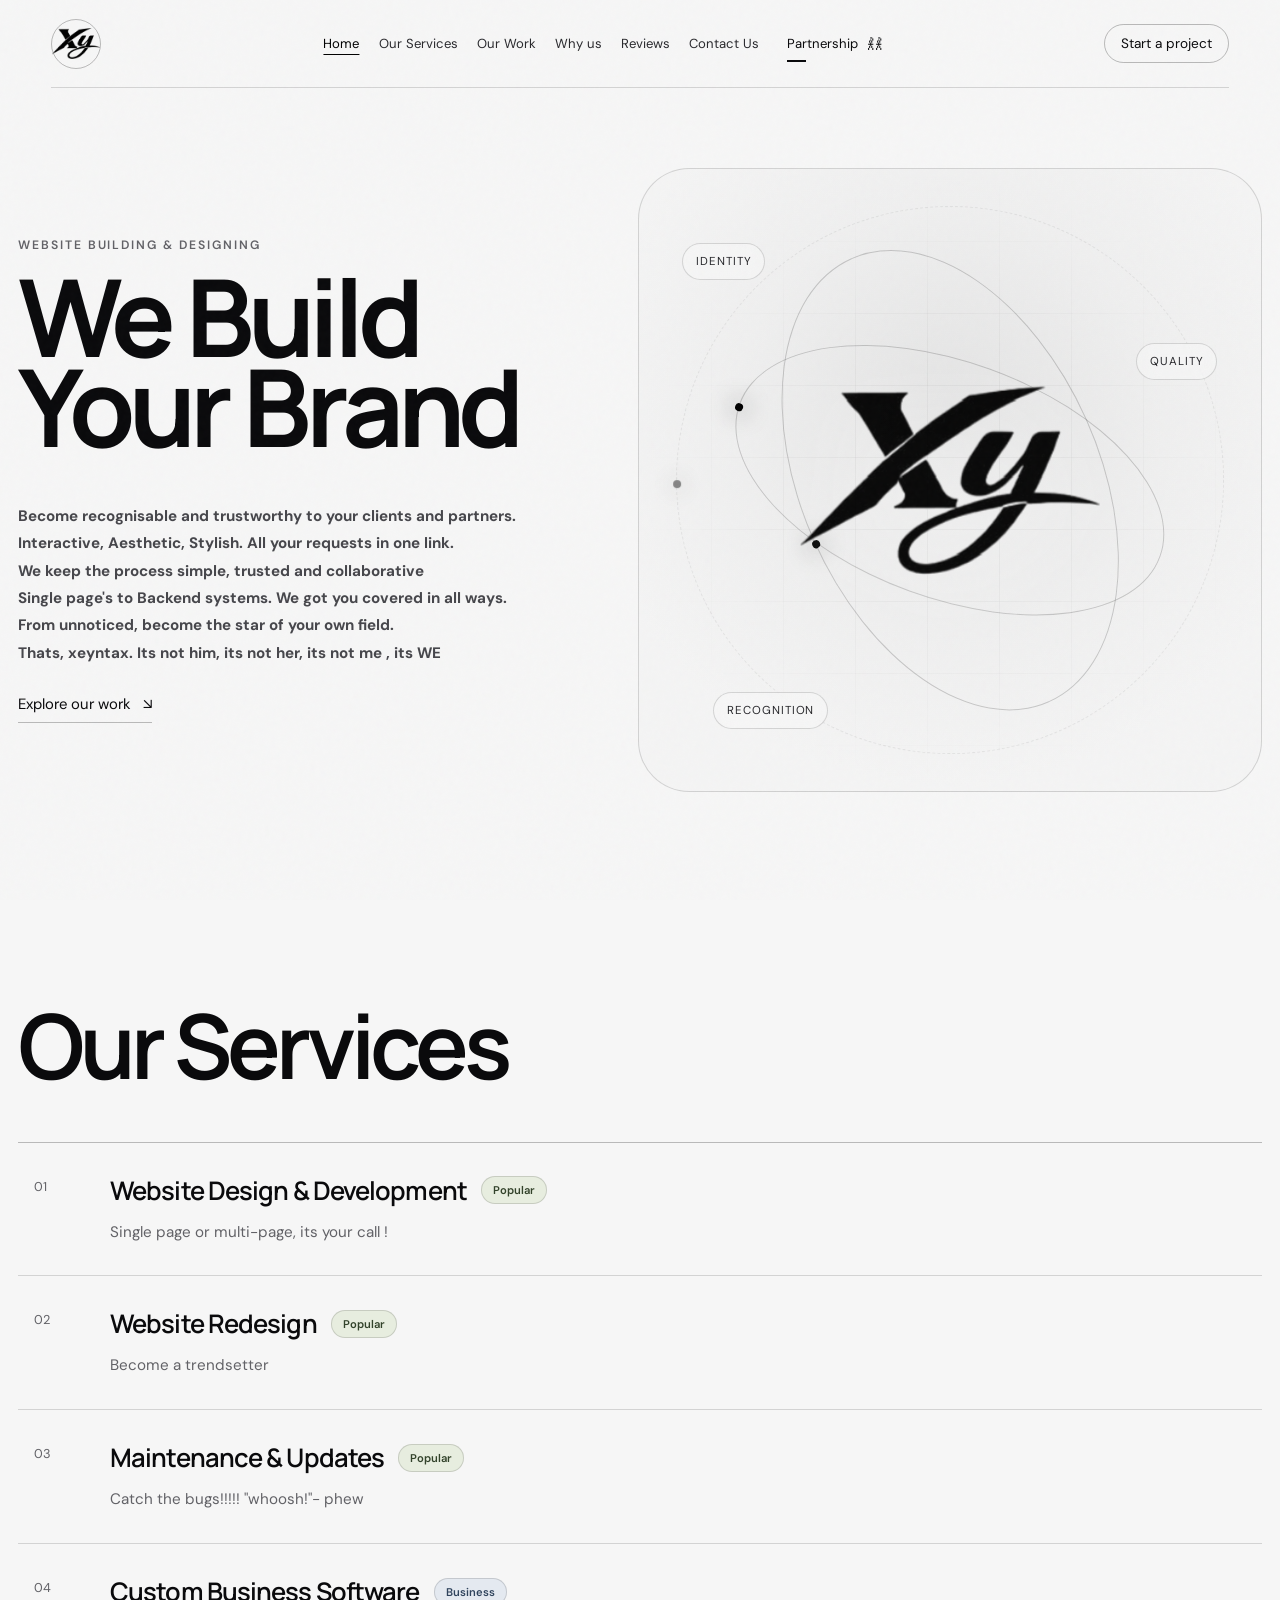
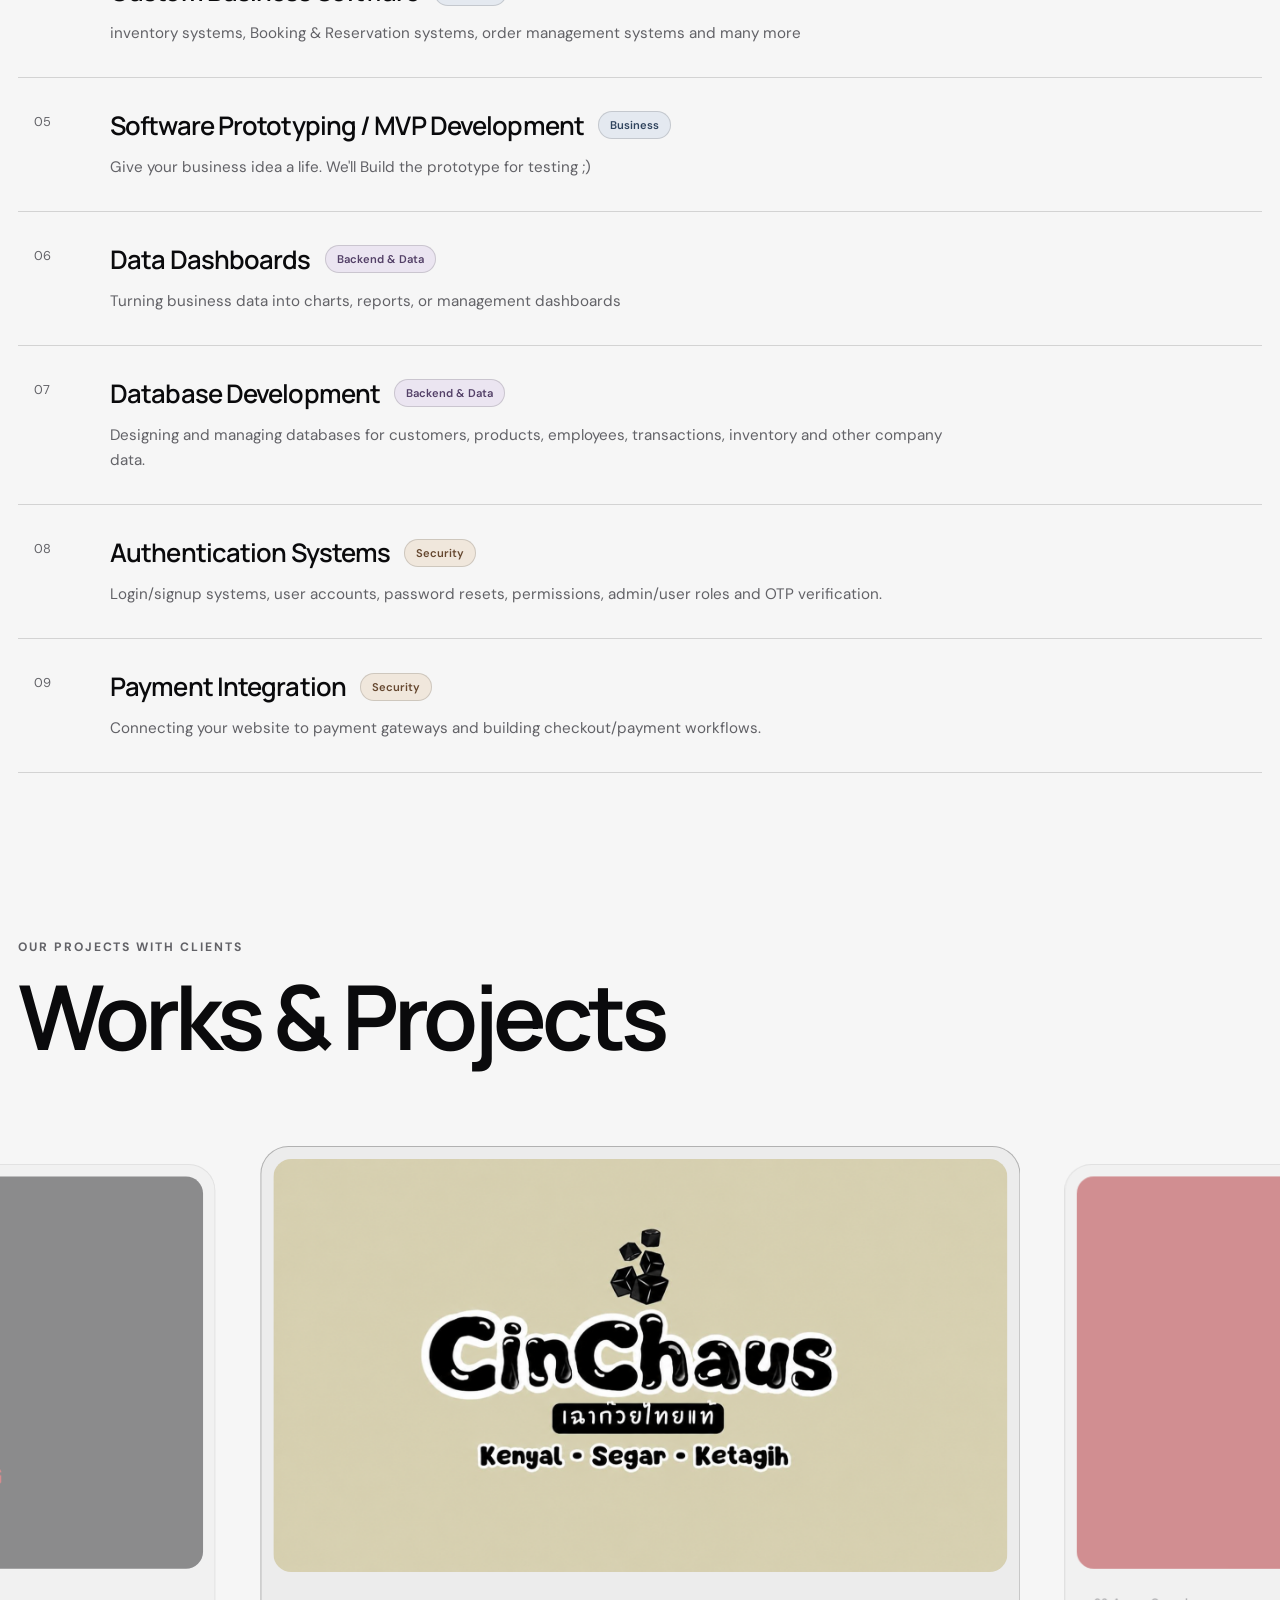
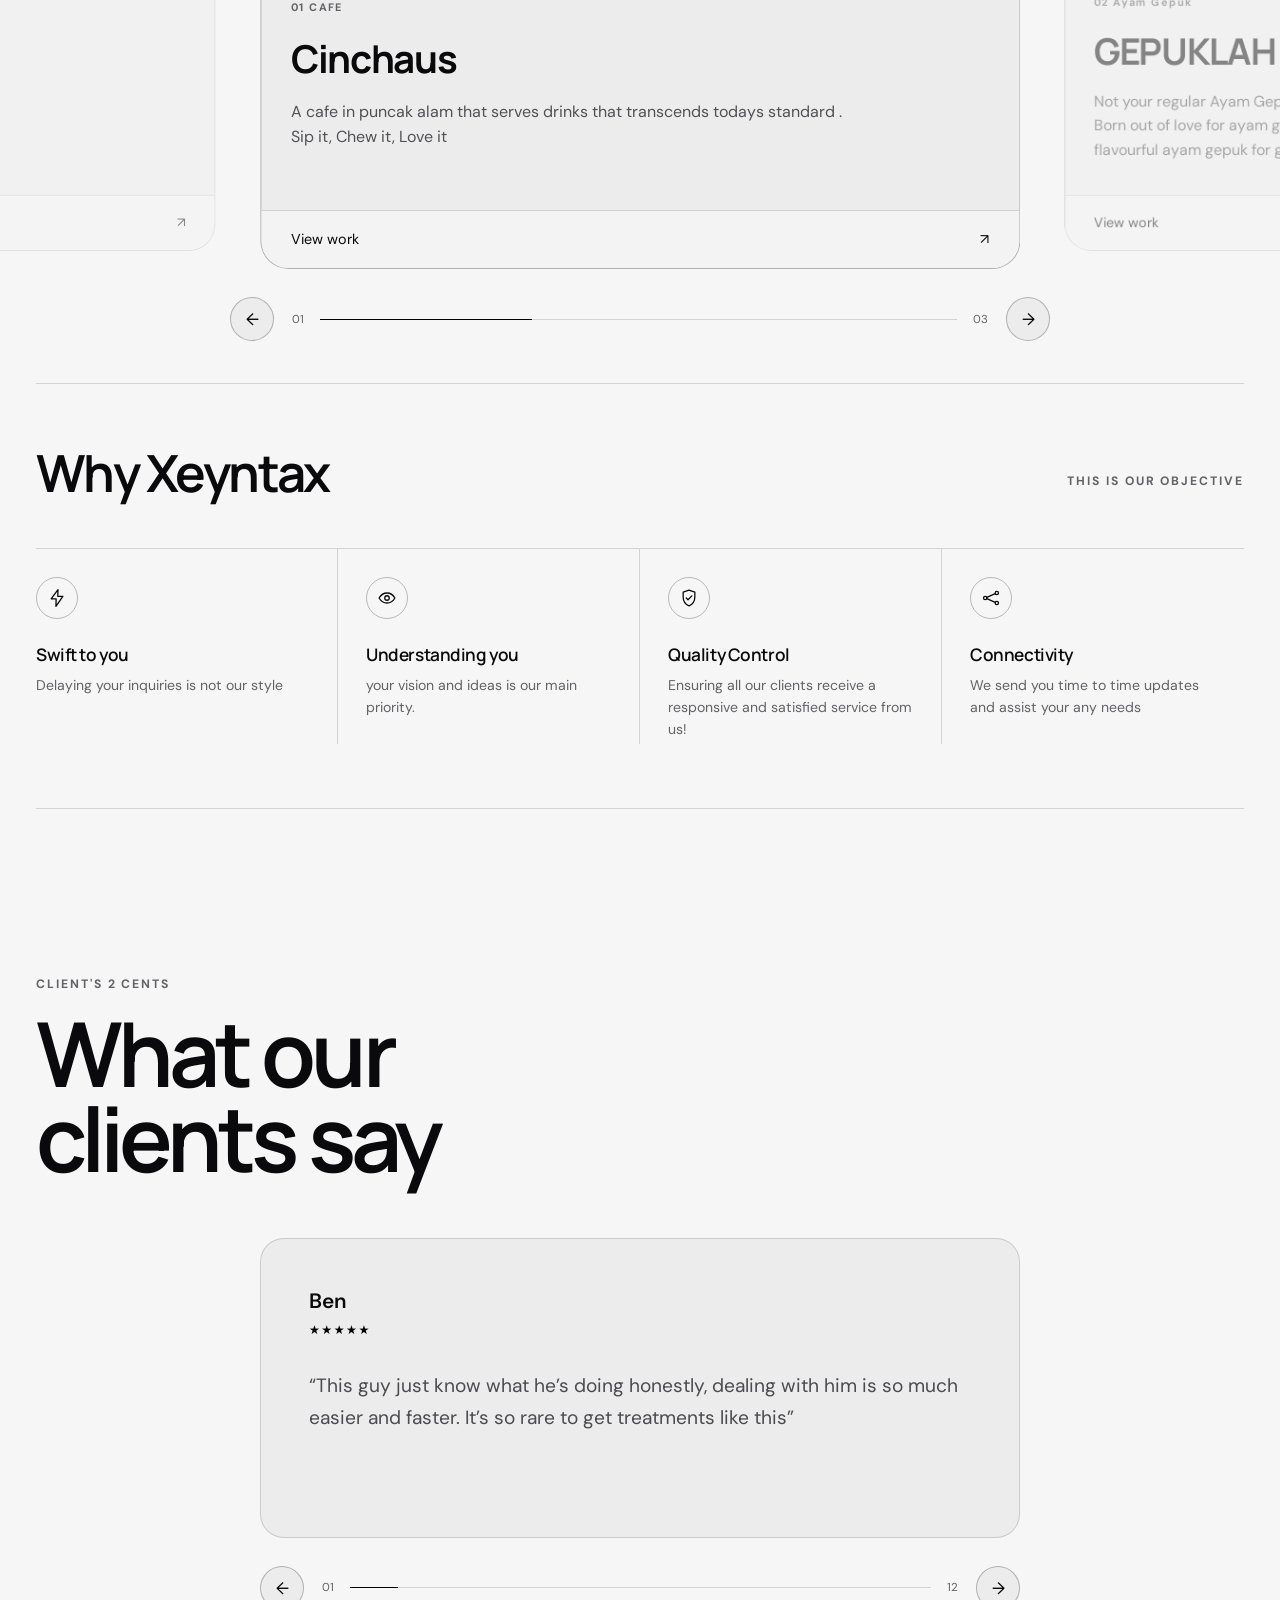
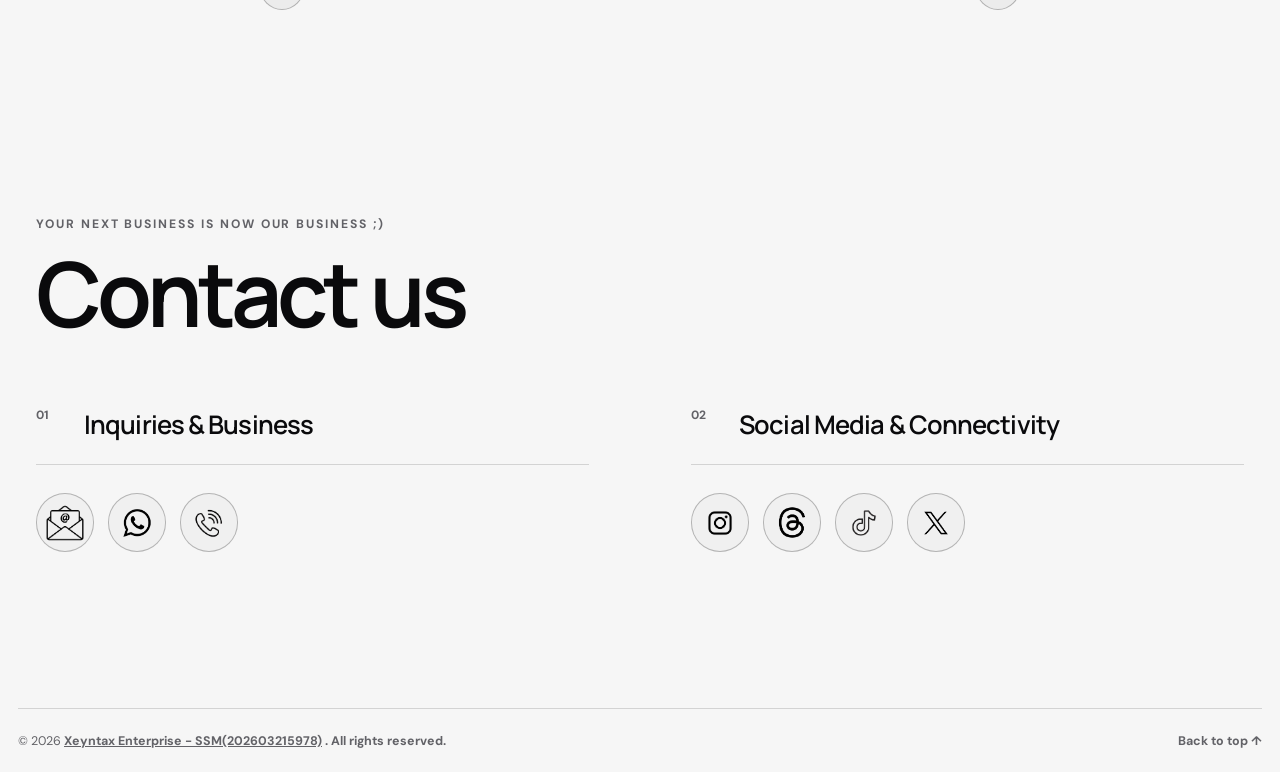
==== commit f0b4f964: "Add files via upload" ====
--- a/index.html
+++ b/index.html
@@ -11,18 +11,21 @@
   <link href="https://fonts.googleapis.com/css2?family=DM+Sans:wght@400;500;600;700&family=Manrope:wght@400;500;600;700;800&display=swap" rel="stylesheet">
   <link rel="stylesheet" href="styles.css" />
 </head>
-<body>
+<body class="portfolio-page shared-navigation">
   <div class="page-noise" aria-hidden="true"></div>
 
   <header class="site-header" id="siteHeader">
     <nav class="nav-shell" aria-label="Primary navigation">
       <a class="brand-mark" href="#home" aria-label="Back to top"><img src="assets/brand-logo.png" alt="Brand Logo " /></a>
-      <div class="nav-links">
+      <button class="nav-menu-toggle" type="button" aria-expanded="false" aria-controls="primaryLinks">Menu <span aria-hidden="true">☰</span></button>
+      <div class="nav-links" id="primaryLinks">
         <a href="#home">Home</a>
-        <a href="#work">My Work</a>
+        <a href="#services">Our Services</a>
+        <a href="#work">Our Work</a>
+        <a href="#why">Why us</a>
         <a href="#reviews">Reviews</a>
-        <a href="#contact">Contact</a>
-        <a href="partner.html">Partnership</a>
+        <a href="#contact">Contact Us</a>
+        <a class="partnership-nav-link" href="partner.html" aria-label="Partnership" aria-describedby="partnershipNavTooltip"><span>Partnership</span><span class="partnership-nav-arrow" aria-hidden="true">𐀪𐀪</span><span class="partnership-nav-tooltip" id="partnershipNavTooltip" role="tooltip">FREE WEBSITE!</span></a>
       </div>
       <a class="nav-cta" href="#contact">Start a project</a>
     </nav>
@@ -58,43 +61,71 @@
       </div>
     </section>
 
-    <section class="why-section section" aria-labelledby="why-title">
-      <div class="why-heading">
-        <h2 id="why-title">Why Xeyntax</h2>
-        <p class="eyebrow"><b>This is our objective</b></p>
-      </div>
-
-      <div class="why-grid">
-        <article class="why-item">
-          <div class="why-icon" aria-hidden="true">
-            <svg viewBox="0 0 24 24"><path d="M13.2 2 5 13h6l-.3 9L19 10h-6.1L13.2 2Z"/></svg>
-          </div>
-          <h3>Swift to you</h3>
-          <p>Delaying your inquiries is not our style</p>
-        </article>
-
-        <article class="why-item">
-          <div class="why-icon" aria-hidden="true">
-            <svg viewBox="0 0 24 24"><path d="M2.5 12s3.5-6 9.5-6 9.5 6 9.5 6-3.5 6-9.5 6S2.5 12 2.5 12Z"/><circle cx="12" cy="12" r="2.7"/></svg>
-          </div>
-          <h3>Understanding you</h3>
-          <p>your vision and ideas is our main priority.</p>
-        </article>
-
-        <article class="why-item">
-          <div class="why-icon" aria-hidden="true">
-            <svg viewBox="0 0 24 24"><path d="M12 2.5 19 5v5.7c0 4.8-2.8 8.8-7 10.8-4.2-2-7-6-7-10.8V5l7-2.5Z"/><path d="m8.7 12 2.1 2.1 4.6-4.6"/></svg>
-          </div>
-          <h3>Quality Control</h3>
-          <p>Ensuring all our clients receive a responsive and satisfied service from us!</p>
-        </article>
-
-        <article class="why-item">
-          <div class="why-icon" aria-hidden="true">
-            <svg viewBox="0 0 24 24"><circle cx="5" cy="12" r="2"/><circle cx="19" cy="6" r="2"/><circle cx="19" cy="18" r="2"/><path d="m7 11.2 10-4.4M7 12.8l10 4.4"/></svg>
-          </div>
-          <h3>Connectivity</h3>
-          <p>We send you time to time updates and assist your any needs</p>
+    <section class="services-section section" id="services" aria-labelledby="services-title">
+      <div class="section-heading"><h2 id="services-title">Our Services</h2></div>
+      <div class="services-list">
+        <article class="service-item">
+          <span class="service-number" aria-hidden="true">01</span>
+          <div class="service-copy">
+            <div class="service-title"><h3>Website Design &amp; Development</h3><span class="service-tag service-tag-popular">Popular</span></div>
+            <p>Single page or multi-page, its your call !</p>
+          </div>
+        </article>
+        <article class="service-item">
+          <span class="service-number" aria-hidden="true">02</span>
+          <div class="service-copy">
+            <div class="service-title"><h3>Website Redesign</h3><span class="service-tag service-tag-popular">Popular</span></div>
+            <p>Become a trendsetter</p>
+          </div>
+        </article>
+        <article class="service-item">
+          <span class="service-number" aria-hidden="true">03</span>
+          <div class="service-copy">
+            <div class="service-title"><h3>Maintenance &amp; Updates</h3><span class="service-tag service-tag-popular">Popular</span></div>
+            <p>Catch the bugs!!!!! &quot;whoosh!&quot;- phew</p>
+          </div>
+        </article>
+        <article class="service-item">
+          <span class="service-number" aria-hidden="true">04</span>
+          <div class="service-copy">
+            <div class="service-title"><h3>Custom Business Software</h3><span class="service-tag service-tag-business">Business</span></div>
+            <p>inventory systems, Booking &amp; Reservation systems, order management systems and many more</p>
+          </div>
+        </article>
+        <article class="service-item">
+          <span class="service-number" aria-hidden="true">05</span>
+          <div class="service-copy">
+            <div class="service-title"><h3>Software Prototyping / MVP Development</h3><span class="service-tag service-tag-business">Business</span></div>
+            <p>Give your business idea a life. We&#x27;ll Build the prototype for testing ;)</p>
+          </div>
+        </article>
+        <article class="service-item">
+          <span class="service-number" aria-hidden="true">06</span>
+          <div class="service-copy">
+            <div class="service-title"><h3>Data Dashboards</h3><span class="service-tag service-tag-data">Backend &amp; Data</span></div>
+            <p>Turning business data into charts, reports, or management dashboards</p>
+          </div>
+        </article>
+        <article class="service-item">
+          <span class="service-number" aria-hidden="true">07</span>
+          <div class="service-copy">
+            <div class="service-title"><h3>Database Development</h3><span class="service-tag service-tag-data">Backend &amp; Data</span></div>
+            <p>Designing and managing databases for customers, products, employees, transactions, inventory and other company data.</p>
+          </div>
+        </article>
+        <article class="service-item">
+          <span class="service-number" aria-hidden="true">08</span>
+          <div class="service-copy">
+            <div class="service-title"><h3>Authentication Systems</h3><span class="service-tag service-tag-security">Security</span></div>
+            <p>Login/signup systems, user accounts, password resets, permissions, admin/user roles and OTP verification.</p>
+          </div>
+        </article>
+        <article class="service-item">
+          <span class="service-number" aria-hidden="true">09</span>
+          <div class="service-copy">
+            <div class="service-title"><h3>Payment Integration</h3><span class="service-tag service-tag-security">Security</span></div>
+            <p>Connecting your website to payment gateways and building checkout/payment workflows.</p>
+          </div>
         </article>
       </div>
     </section>
@@ -102,7 +133,7 @@
     <section class="work-section section" id="work">
       <div class="section-heading">
         <p class="eyebrow"><b>Our projects with clients</b></p>
-        <h2>My Work</h2>
+        <h2>Works & Projects</h2>
       </div>
 
       <div class="work-carousel" aria-label="Portfolio projects">
@@ -155,11 +186,46 @@
             <span aria-hidden="true">→</span>
           </button>
         </div>
-      </div>
-
-      <div class="progress-heading">
-        <p><b>TAKE NOTE: WE HID MAJORITY OF OUR PROJECTS DUE TO CONTRACTS & CONFIDENTIALITY</b></p>
-        <h3>More work in progress</h3>
+      </div><br><br>
+
+    <section class="why-section section" id="why" aria-labelledby="why-title">
+      <div class="why-heading">
+        <h2 id="why-title">Why Xeyntax</h2>
+        <p class="eyebrow"><b>This is our objective</b></p>
+      </div>
+
+      <div class="why-grid">
+        <article class="why-item">
+          <div class="why-icon" aria-hidden="true">
+            <svg viewBox="0 0 24 24"><path d="M13.2 2 5 13h6l-.3 9L19 10h-6.1L13.2 2Z"/></svg>
+          </div>
+          <h3>Swift to you</h3>
+          <p>Delaying your inquiries is not our style</p>
+        </article>
+
+        <article class="why-item">
+          <div class="why-icon" aria-hidden="true">
+            <svg viewBox="0 0 24 24"><path d="M2.5 12s3.5-6 9.5-6 9.5 6 9.5 6-3.5 6-9.5 6S2.5 12 2.5 12Z"/><circle cx="12" cy="12" r="2.7"/></svg>
+          </div>
+          <h3>Understanding you</h3>
+          <p>your vision and ideas is our main priority.</p>
+        </article>
+
+        <article class="why-item">
+          <div class="why-icon" aria-hidden="true">
+            <svg viewBox="0 0 24 24"><path d="M12 2.5 19 5v5.7c0 4.8-2.8 8.8-7 10.8-4.2-2-7-6-7-10.8V5l7-2.5Z"/><path d="m8.7 12 2.1 2.1 4.6-4.6"/></svg>
+          </div>
+          <h3>Quality Control</h3>
+          <p>Ensuring all our clients receive a responsive and satisfied service from us!</p>
+        </article>
+
+        <article class="why-item">
+          <div class="why-icon" aria-hidden="true">
+            <svg viewBox="0 0 24 24"><circle cx="5" cy="12" r="2"/><circle cx="19" cy="6" r="2"/><circle cx="19" cy="18" r="2"/><path d="m7 11.2 10-4.4M7 12.8l10 4.4"/></svg>
+          </div>
+          <h3>Connectivity</h3>
+          <p>We send you time to time updates and assist your any needs</p>
+        </article>
       </div>
     </section>
 
@@ -169,57 +235,66 @@
         <h2>What our <br>clients say</h2>
       </div>
 
-      <div class="review-marquee" aria-label="Customer reviews">
-        <div class="review-track">
+      <div class="review-carousel" role="region" aria-roledescription="carousel" aria-label="Customer reviews">
+        <div class="review-slides" id="reviewSlides" tabindex="0" aria-label="Reviews: use left and right arrow keys">
           <article class="review-card">
             <h3>Ben</h3><div class="stars" aria-label="5 out of 5 stars">★★★★★</div>
             <p>“This guy just know what he’s doing honestly, dealing with him is so much easier and faster. It’s so rare to get treatments like this”</p>
           </article>
-          <article class="review-card">
-            <h3>Daniel Hakim</h3><div class="stars" aria-label="5 out of 5 stars">★★★★☆</div>
+          <article class="review-card" hidden>
+            <h3>Daniel Hakim</h3><div class="stars" aria-label="4 out of 5 stars">★★★★☆</div>
             <p>“So far so good la deal dengan Xeyntax. Saya pun tak banyak sangat kenal orang orang coding ni , tapi saya boleh cakap Xeyntax antara yang terbaik la 😂”</p>
           </article>
-          <article class="review-card">
+          <article class="review-card" hidden>
             <h3>Shirley Ng</h3><div class="stars" aria-label="5 out of 5 stars">★★★★★</div>
             <p>“才华横溢，而且无论何时都能迅速响应。我与他们合作过不止两个项目，体验极佳。”</p>
           </article>
-          <article class="review-card">
+          <article class="review-card" hidden>
             <h3>Puan Selvi</h3><div class="stars" aria-label="5 out of 5 stars">★★★★★</div>
             <p>“The design feels premium without trying too hard. We received compliments almost immediately after launch.”</p>
           </article>
-          <article class="review-card">
+          <article class="review-card" hidden>
             <h3>Azzara</h3><div class="stars" aria-label="5 out of 5 stars">★★★★★</div>
             <p>“I had to deal with a last minute website preparation. With so many things on hand , I inquiried xeyntax. Within days it was ready for me . Forever grateful T-T”</p>
           </article>
-          <article class="review-card">
+          <article class="review-card" hidden>
             <h3>Rizal Ahmad</h3><div class="stars" aria-label="5 out of 5 stars">★★★★★</div>
             <p>“I have never met someone who can understand your vision very accurately. Cuz if not for him , I would’ve kept my ideas to myself lollll”</p>
           </article>
 
-          <article class="review-card" aria-hidden="true">
+          <article class="review-card" hidden>
             <h3>Aina Rahman</h3><div class="stars">★★★★★</div>
             <p>“The whole process felt organised from day one. The final brand looks polished, modern and much more confident.”</p>
           </article>
-          <article class="review-card" aria-hidden="true">
+          <article class="review-card" hidden>
             <h3>Daniel Lee</h3><div class="stars">★★★★☆</div>
             <p>“Fast communication, thoughtful creative direction and a result that genuinely feels like us. We loved the clarity.”</p>
           </article>
-          <article class="review-card" aria-hidden="true">
+          <article class="review-card" hidden>
             <h3>Sara Ibrahim</h3><div class="stars">★★★★☆</div>
             <p>“Every detail had a reason. Our new visual system is easy to use and has made the team much more consistent.”</p>
           </article>
-          <article class="review-card" aria-hidden="true">
+          <article class="review-card" hidden>
             <h3>Mr.Azlan</h3><div class="stars">★★★★☆</div>
             <p>“Everything is not 100 percent but at least your services was 99% from the start.Thats what needs to be applauded”</p>
           </article>
-          <article class="review-card" aria-hidden="true">
+          <article class="review-card" hidden>
             <h3>Melissa</h3><div class="stars">★★★★★</div>
             <p>“We came in with scattered ideas and left with a clear brand direction. The collaboration was smooth and practical.”</p>
           </article>
-          <article class="review-card" aria-hidden="true">
+          <article class="review-card" hidden>
             <h3>Tengku Aqil</h3><div class="stars">★★★★★</div>
             <p>“A strong balance of strategy and aesthetics. The work looks great, but more importantly it works for our business.”</p>
           </article>
+        </div>
+        <div class="carousel-navigation">
+          <button class="carousel-arrow carousel-arrow-prev" id="reviewPrev" type="button" aria-label="Previous review" aria-controls="reviewSlides"><span aria-hidden="true">←</span></button>
+          <div class="carousel-status" aria-live="polite" aria-atomic="true">
+            <span id="currentReview">01</span>
+            <div class="status-line" aria-hidden="true"><span id="reviewProgress"></span></div>
+            <span><span class="sr-only">of </span>12</span>
+          </div>
+          <button class="carousel-arrow carousel-arrow-next" id="reviewNext" type="button" aria-label="Next review" aria-controls="reviewSlides"><span aria-hidden="true">→</span></button>
         </div>
       </div>
     </section>
@@ -306,6 +381,7 @@
     <a href="#home"><b>Back to top ↑</b></a>
   </footer>
 
+  <script src="navigation.js"></script>
   <script src="script.js"></script>
 </body>
 </html>
--- a/styles.css
+++ b/styles.css
@@ -1429,3 +1429,92 @@
   .partnership-success-actions button,
   .partnership-success-actions a { width: 100%; }
 }
+
+/* Homepage services, navigation and manually controlled reviews. */
+.portfolio-page .section { scroll-margin-top: 110px; }
+.shared-navigation .site-header.is-scrolled { padding-inline: clamp(14px, 4vw, 64px); }
+.shared-navigation .nav-shell { grid-template-columns: auto 1fr auto; gap: 24px; }
+.shared-navigation .nav-links { justify-self: center; gap: clamp(14px, 1.5vw, 24px); }
+.shared-navigation .nav-links a { white-space: nowrap; font-size: .82rem; }
+.shared-navigation .nav-links a.active { text-decoration: underline; text-underline-offset: 6px; }
+.nav-menu-toggle { display: none; }
+.services-section { padding-top: clamp(70px, 8vw, 120px); }
+.services-list { margin-top: 54px; border-top: 1px solid var(--line-strong); }
+.service-item { display: grid; grid-template-columns: 56px 1fr; gap: 20px; padding: 30px 16px; border-bottom: 1px solid var(--line); }
+.service-number { padding-top: 5px; color: var(--muted); font-size: .8rem; }
+.service-title { display: flex; align-items: center; gap: 14px; flex-wrap: wrap; }
+.service-title h3 { margin: 0; font-family: "Manrope", sans-serif; font-size: clamp(1.1rem, 2vw, 1.6rem); font-weight: 600; letter-spacing: -.035em; }
+.service-tag { display: inline-flex; flex-shrink: 0; border: 1px solid var(--line); border-radius: 999px; padding: 6px 11px; font-size: .7rem; font-weight: 600; white-space: nowrap; }
+.service-tag-popular { background: #e7eddf; color: #33432b; }
+.service-tag-business { background: #e4e9f0; color: #30445d; }
+.service-tag-data { background: #ebe5f1; color: #534067; }
+.service-tag-security { background: #f0e7dc; color: #65472f; }
+.service-copy p { margin: 12px 0 0; max-width: 850px; color: var(--muted); font-size: .95rem; line-height: 1.7; }
+.review-carousel { width: min(100%, 760px); margin: 0 auto; }
+.review-slides { display: grid; border-radius: 24px; }
+.review-slides .review-card { grid-area: 1 / 1; width: 100%; max-width: 100%; min-height: 300px; padding: clamp(24px, 5vw, 48px); }
+.review-slides .review-card[hidden] { display: flex; visibility: hidden; pointer-events: none; }
+.review-slides .review-card h3 { font-size: 1.3rem; }
+.review-slides .review-card p { margin-top: 32px; font-size: clamp(1rem, 1.7vw, 1.2rem); }
+.review-carousel .carousel-navigation { width: 100%; max-width: 100%; }
+.sr-only { position: absolute; width: 1px; height: 1px; padding: 0; margin: -1px; overflow: hidden; clip-path: inset(50%); white-space: nowrap; border: 0; }
+@media (max-width: 1200px) {
+  .shared-navigation .nav-shell { position: relative; display: flex; justify-content: space-between; }
+  .shared-navigation .nav-cta { display: none; }
+  .shared-navigation .nav-menu-toggle { display: flex; align-items: center; gap: 12px; padding: 10px 16px; border: 1px solid var(--line-strong); border-radius: 999px; background: var(--bg); color: var(--text); cursor: pointer; }
+  .shared-navigation .nav-links { display: none; position: absolute; top: calc(100% + 10px); right: 0; width: min(320px, 100%); max-height: calc(100svh - 120px); overflow-y: auto; padding: 14px; border: 1px solid var(--line-strong); border-radius: 22px; background: var(--bg); box-shadow: 0 18px 48px #00000012; }
+  .shared-navigation .nav-links.is-open { display: flex; flex-direction: column; align-items: stretch; gap: 2px; }
+  .shared-navigation .nav-links a, .shared-navigation .nav-links a:first-child { display: block; padding: 12px; font-size: .9rem; }
+}
+@media (max-width: 600px) {
+  .services-list { margin-top: 32px; }
+  .service-item { grid-template-columns: 24px minmax(0, 1fr); gap: 12px; padding: 24px 0; }
+  .service-title { gap: 10px; }
+  .service-copy p { font-size: .88rem; }
+}
+
+/* Shared Partnership link: plain text, animated underline, hover speech bubble. */
+.shared-navigation .nav-links .partnership-nav-link {
+  position: relative; display: inline-flex; align-items: center; gap: 8px;
+  padding: 12px 0; margin-left: 8px; background: transparent;
+  color: var(--text); border: 0; border-radius: 0; box-shadow: none;
+  text-decoration: none;
+}
+.shared-navigation .nav-links .partnership-nav-link.active { text-decoration: none; }
+.partnership-nav-arrow { font-size: 1.05rem; }
+.partnership-nav-link::after {
+  content: ""; position: absolute; bottom: 5px; left: 0;
+  width: 100%; height: 2px; background: currentColor;
+  transform: scaleX(.2); transform-origin: left; transition: transform .4s ease;
+}
+.partnership-nav-link:hover::after, .partnership-nav-link:focus::after { transform: scaleX(1); }
+.partnership-nav-tooltip {
+  position: absolute; top: calc(100% + 12px); right: 0; z-index: 10;
+  padding: 13px 17px; border-radius: 12px; background: #171719; color: #fff;
+  font-size: 10px; line-height: 1.5; font-weight: 600; letter-spacing: 1.4px;
+  white-space: nowrap; box-shadow: 0 10px 25px #00000015;
+  opacity: 0; visibility: hidden; transform: translateY(-5px);
+  transition: opacity .2s ease, transform .2s ease, visibility .2s;
+}
+.partnership-nav-tooltip::before {
+  content: ""; position: absolute; top: -6px; right: 24px;
+  width: 12px; height: 12px; background: #171719; transform: rotate(45deg);
+}
+.partnership-nav-tooltip::after {
+  content: ""; position: absolute; top: -16px; left: 0; width: 100%; height: 18px;
+}
+.partnership-nav-link:not(.tooltip-dismissed):hover .partnership-nav-tooltip,
+.partnership-nav-link:not(.tooltip-dismissed):focus .partnership-nav-tooltip {
+  opacity: 1; visibility: visible; transform: translateY(0);
+}
+@media (max-width: 1200px) {
+  .shared-navigation .nav-links.is-open { padding-bottom: 76px; }
+  .shared-navigation .nav-links .partnership-nav-link {
+    display: inline-flex; align-self: flex-start; margin-left: 12px; padding: 12px 0;
+  }
+  .partnership-nav-tooltip { right: auto; left: 0; }
+  .partnership-nav-tooltip::before { right: auto; left: 24px; }
+}
+@media (prefers-reduced-motion: reduce) {
+  .partnership-nav-link::after, .partnership-nav-tooltip { transition: none; }
+}
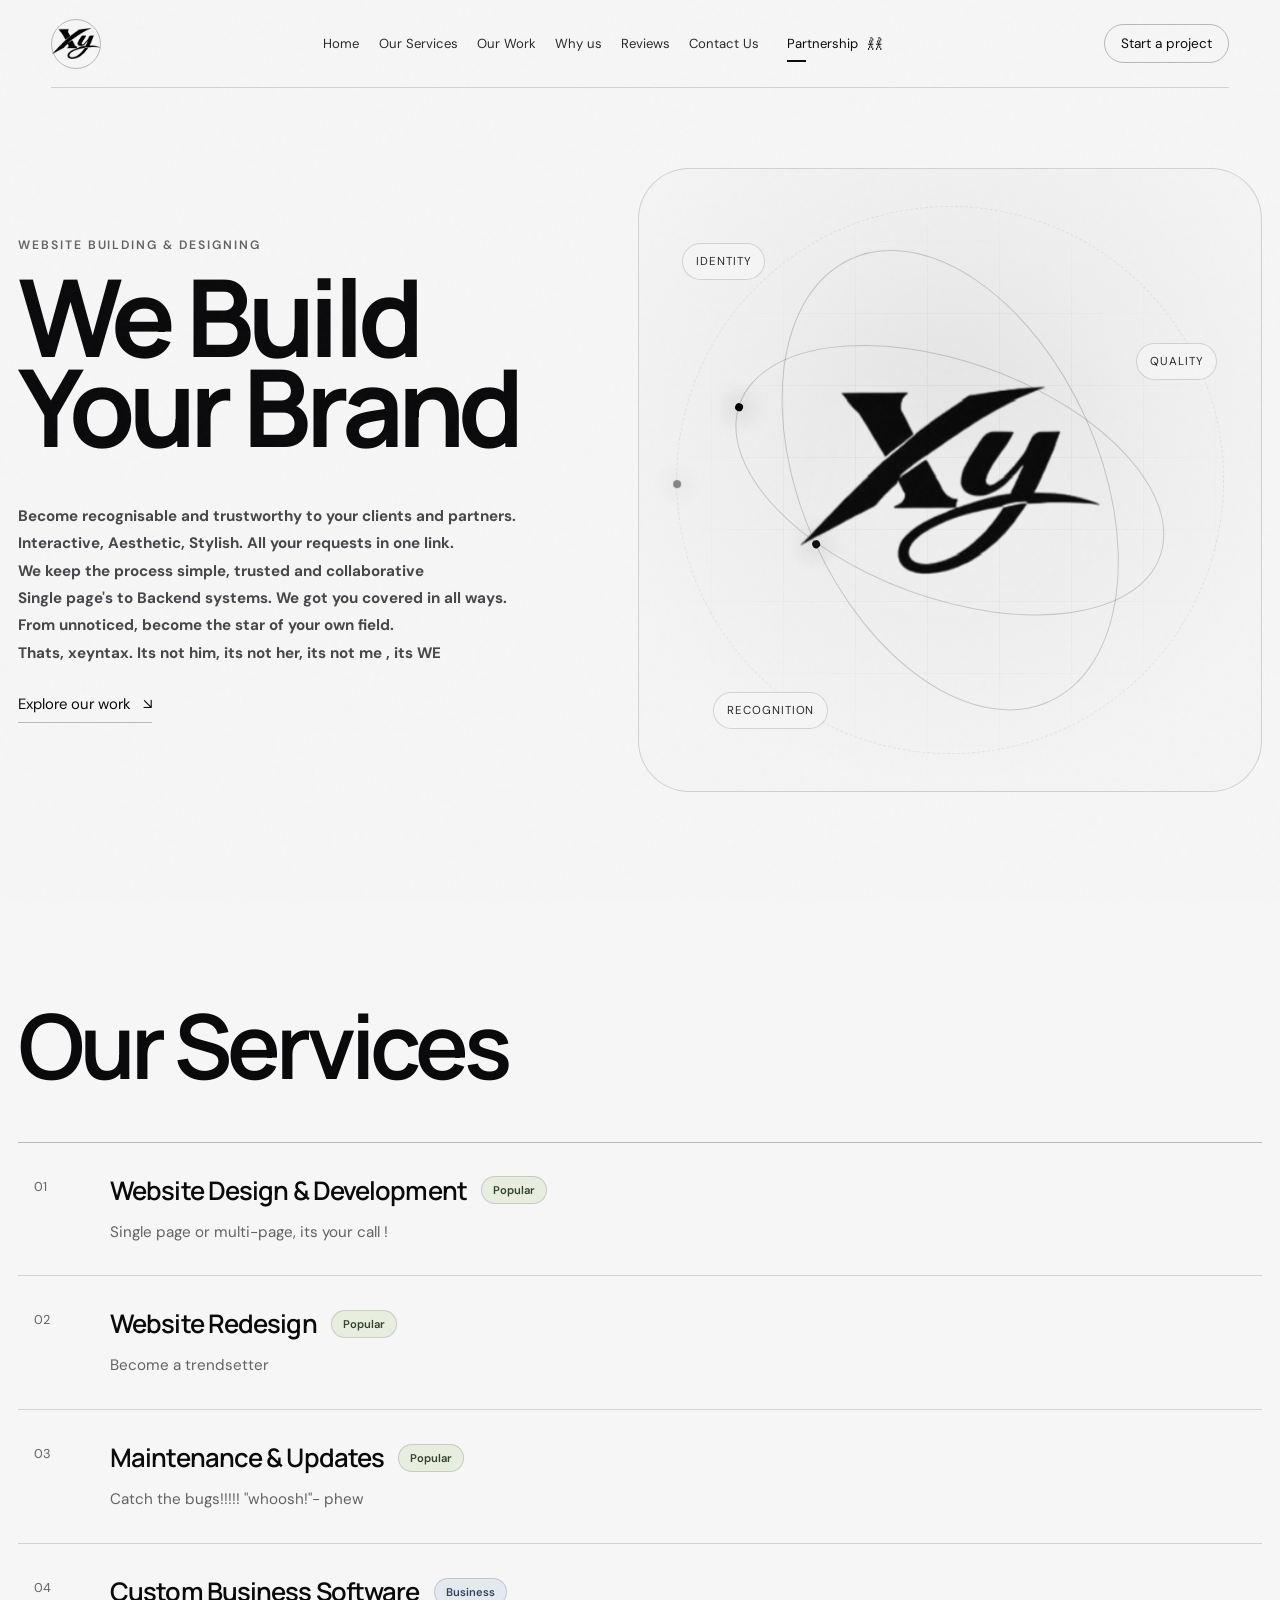
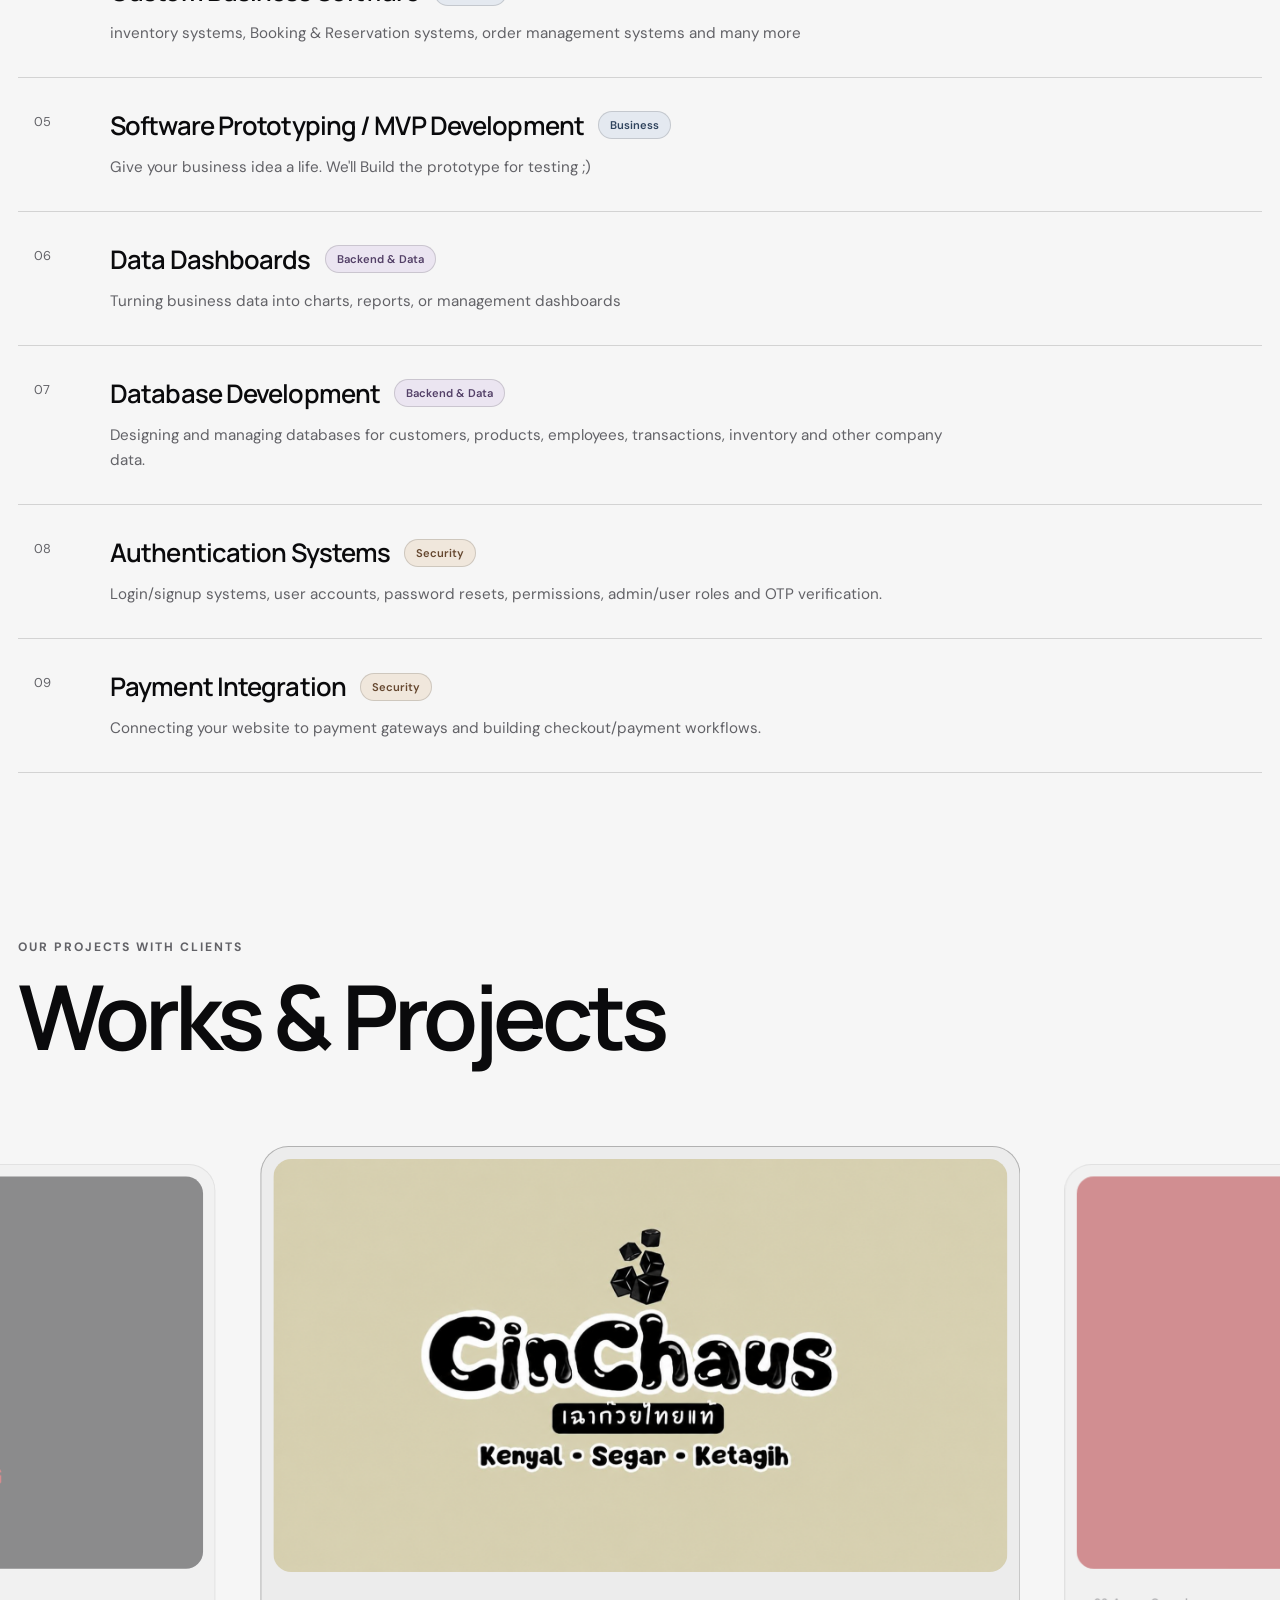
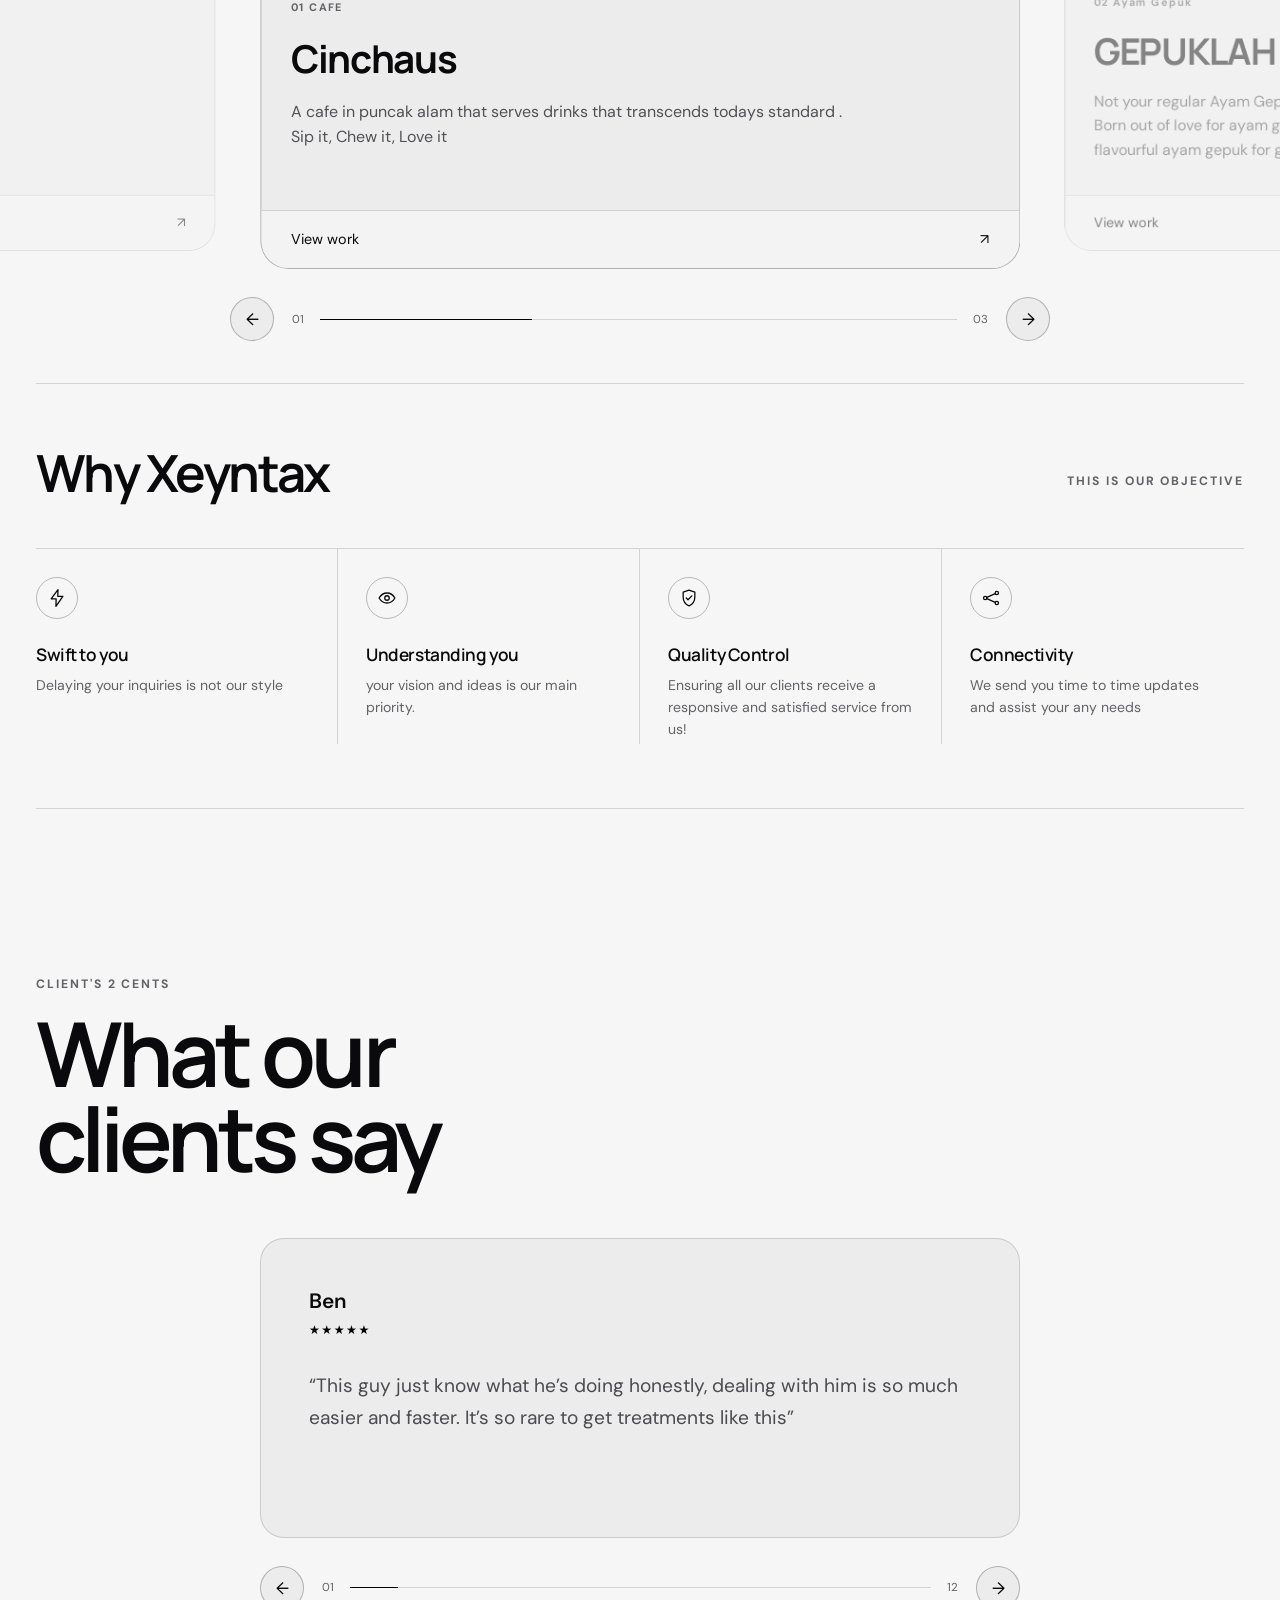
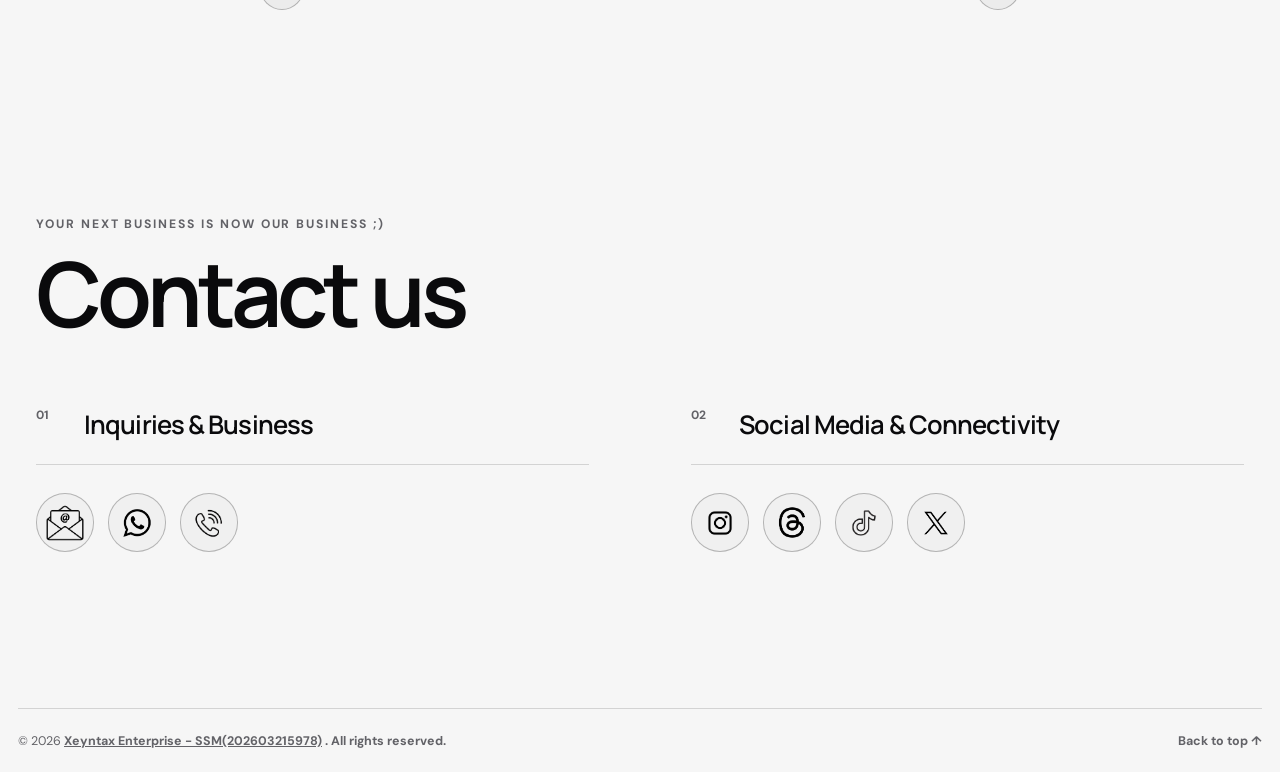
==== commit 8736d9d5: "Update index.html" ====
--- a/index.html
+++ b/index.html
@@ -17,7 +17,6 @@
   <header class="site-header" id="siteHeader">
     <nav class="nav-shell" aria-label="Primary navigation">
       <a class="brand-mark" href="#home" aria-label="Back to top"><img src="assets/brand-logo.png" alt="Brand Logo " /></a>
-      <button class="nav-menu-toggle" type="button" aria-expanded="false" aria-controls="primaryLinks">Menu <span aria-hidden="true">☰</span></button>
       <div class="nav-links" id="primaryLinks">
         <a href="#home">Home</a>
         <a href="#services">Our Services</a>
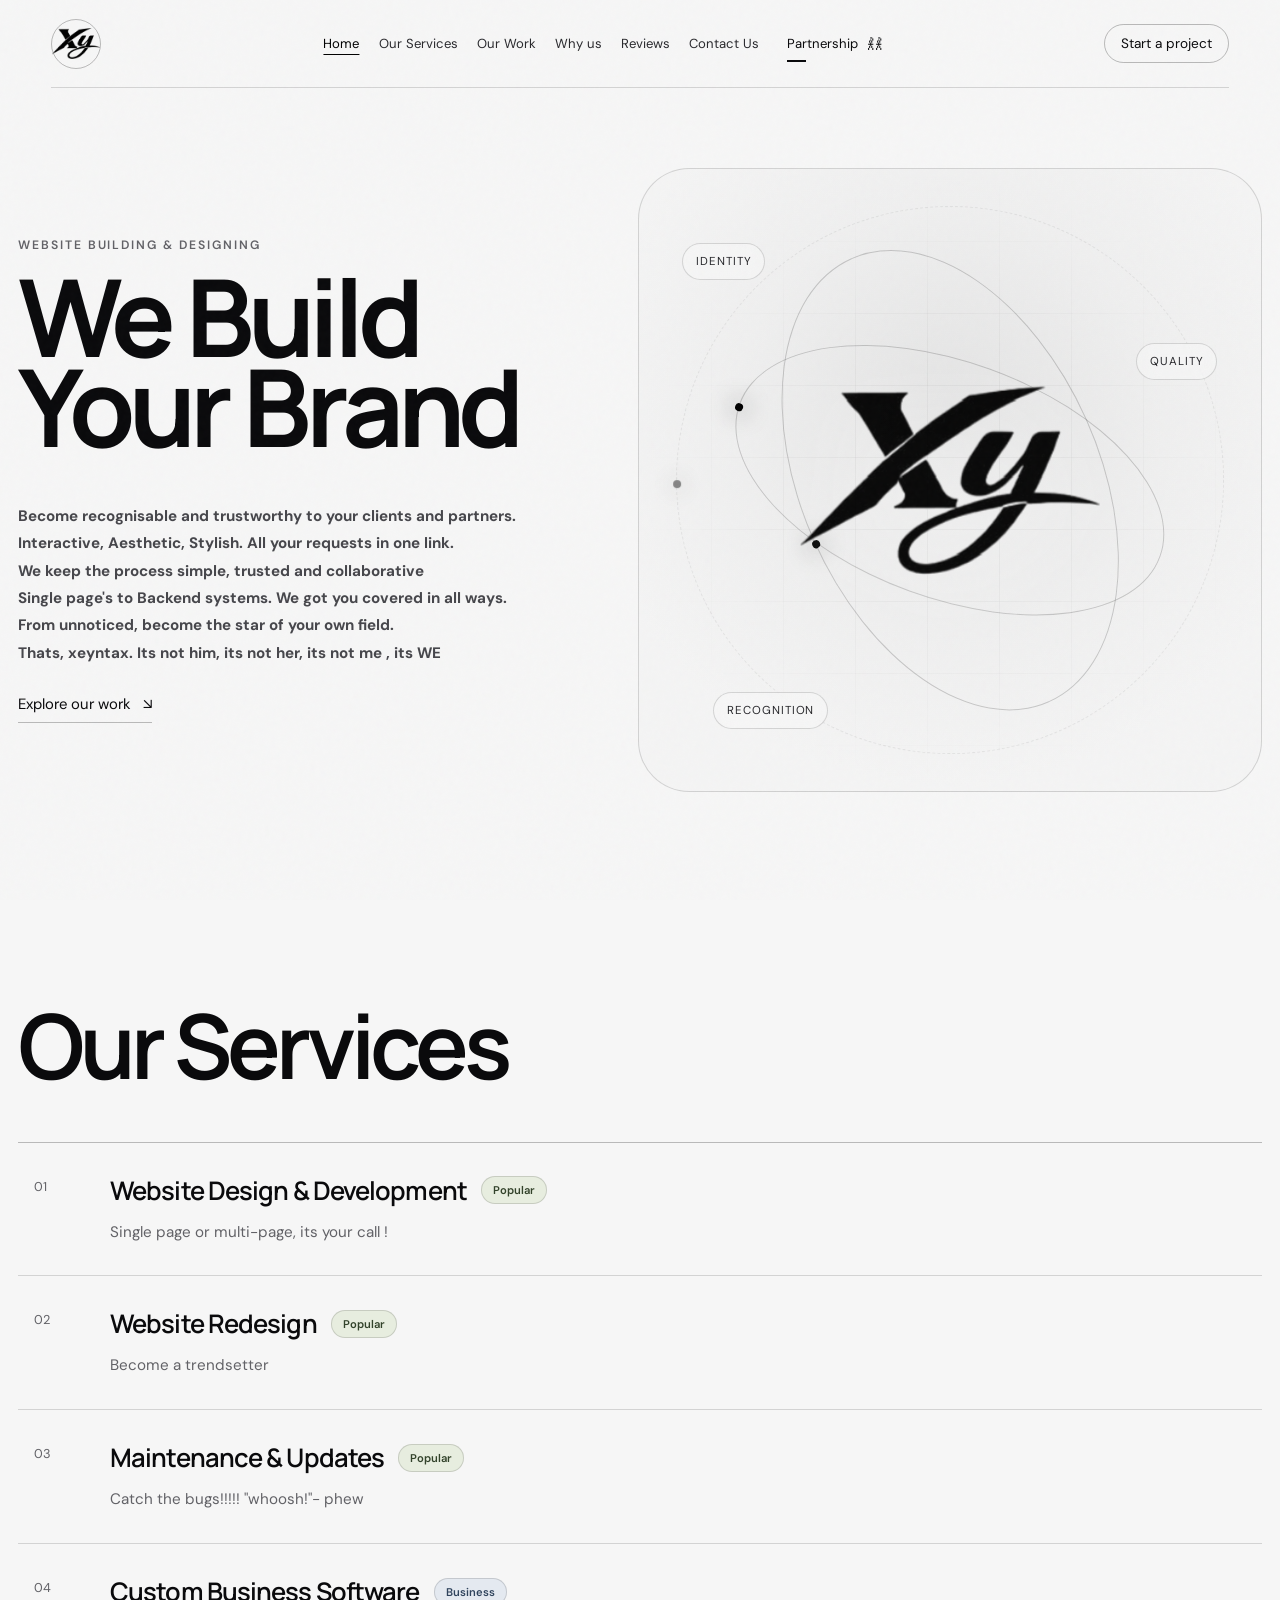
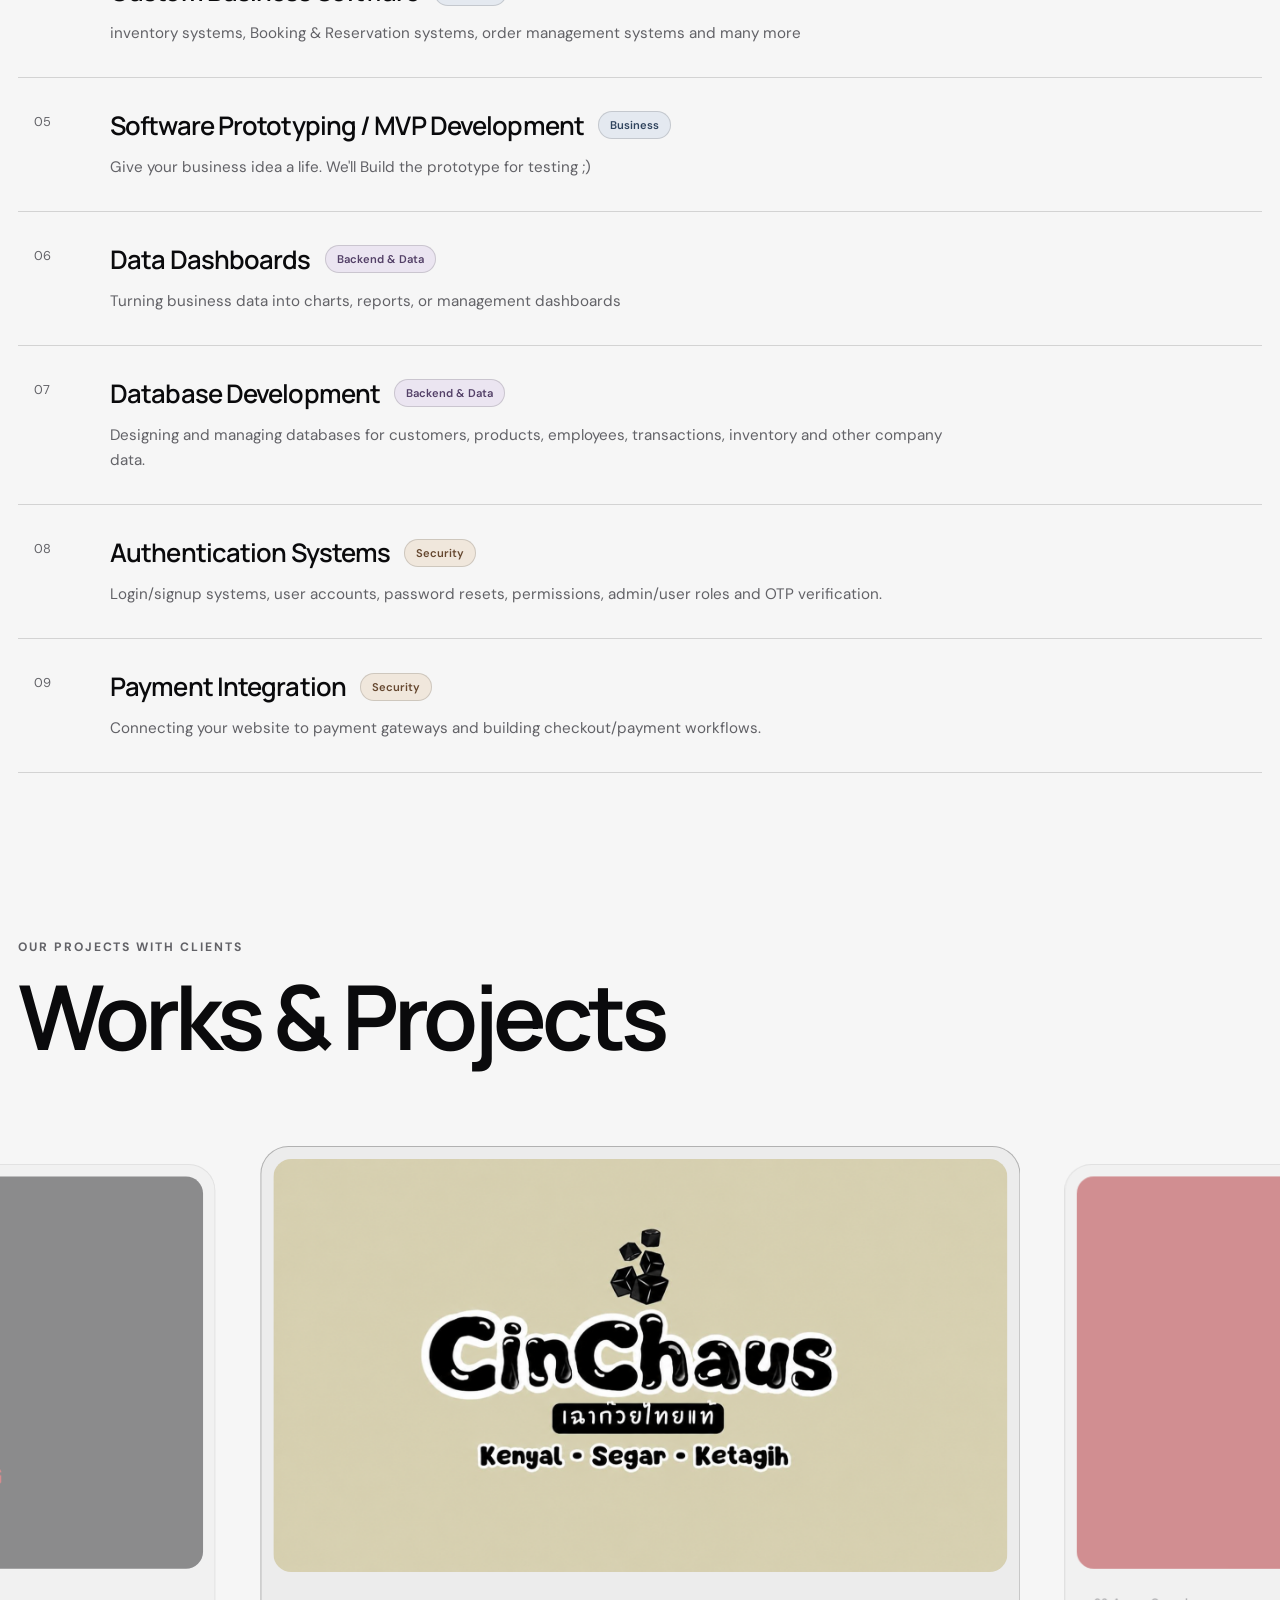
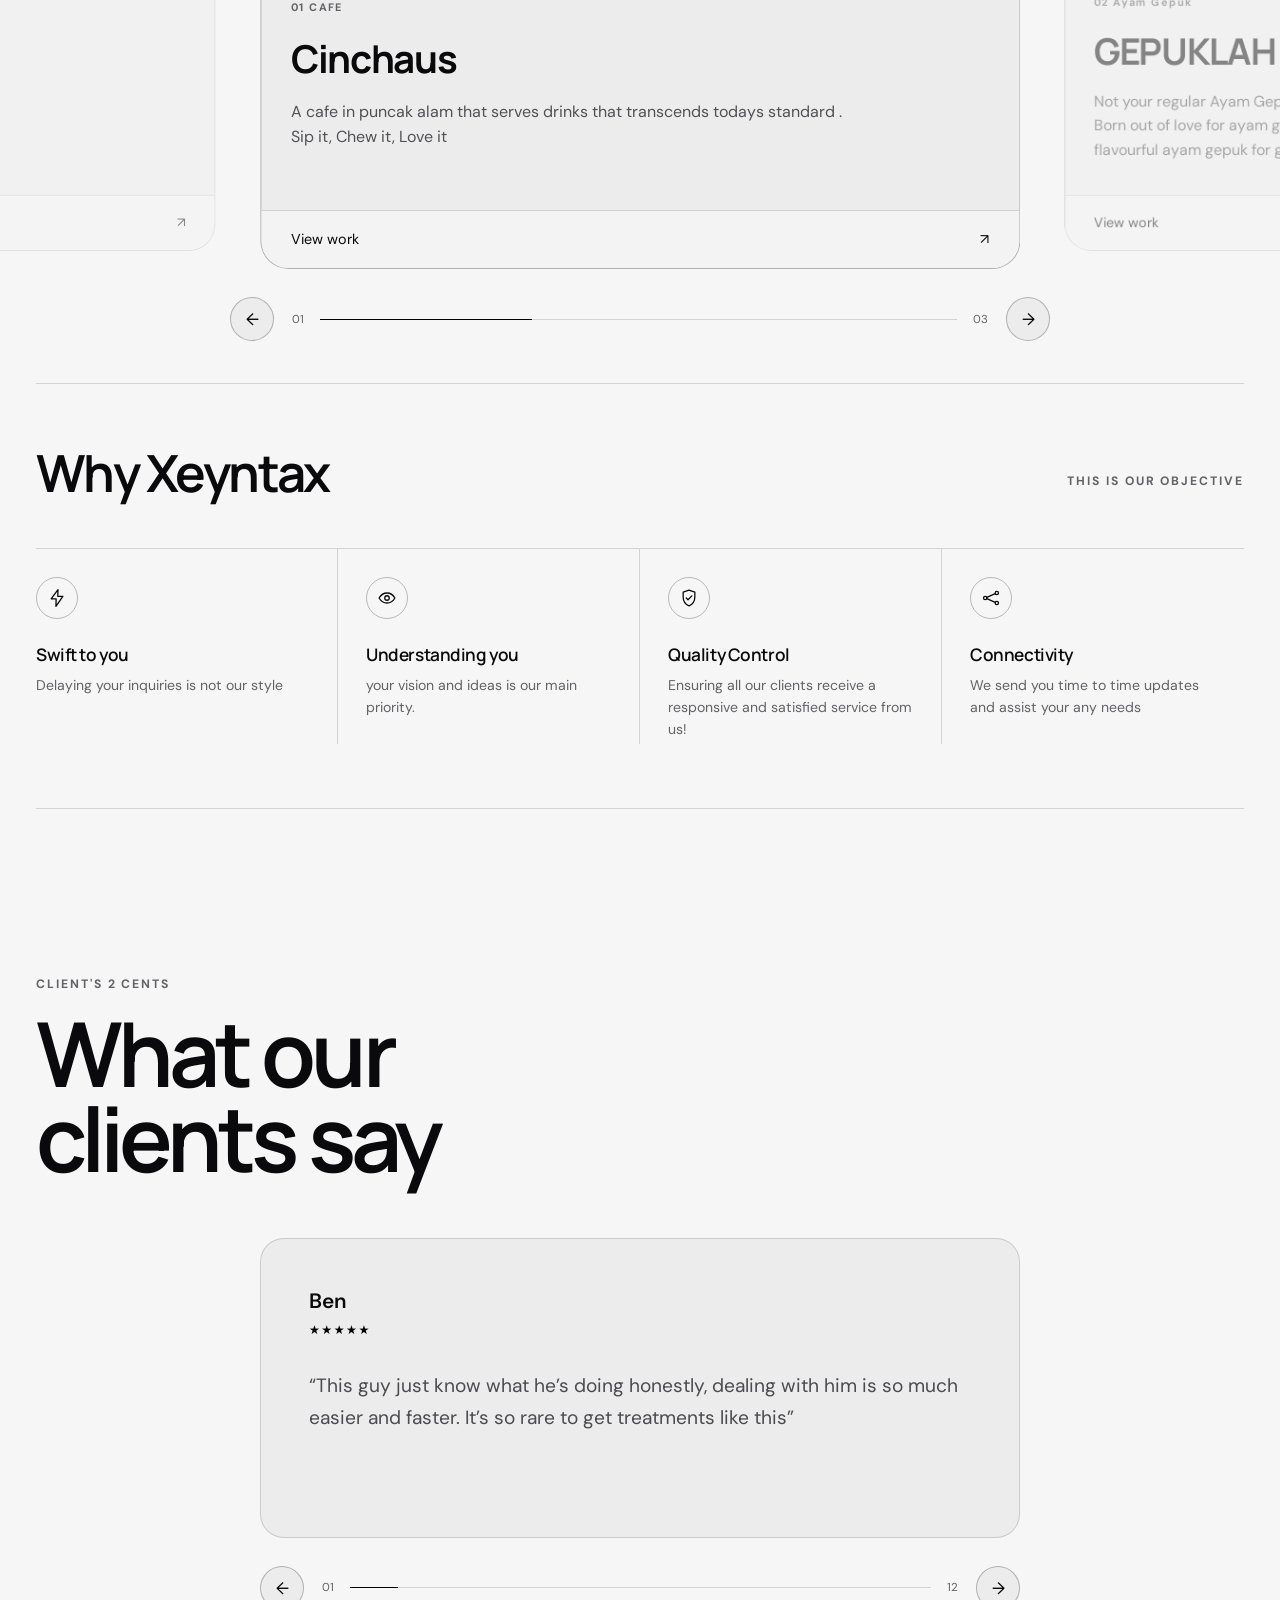
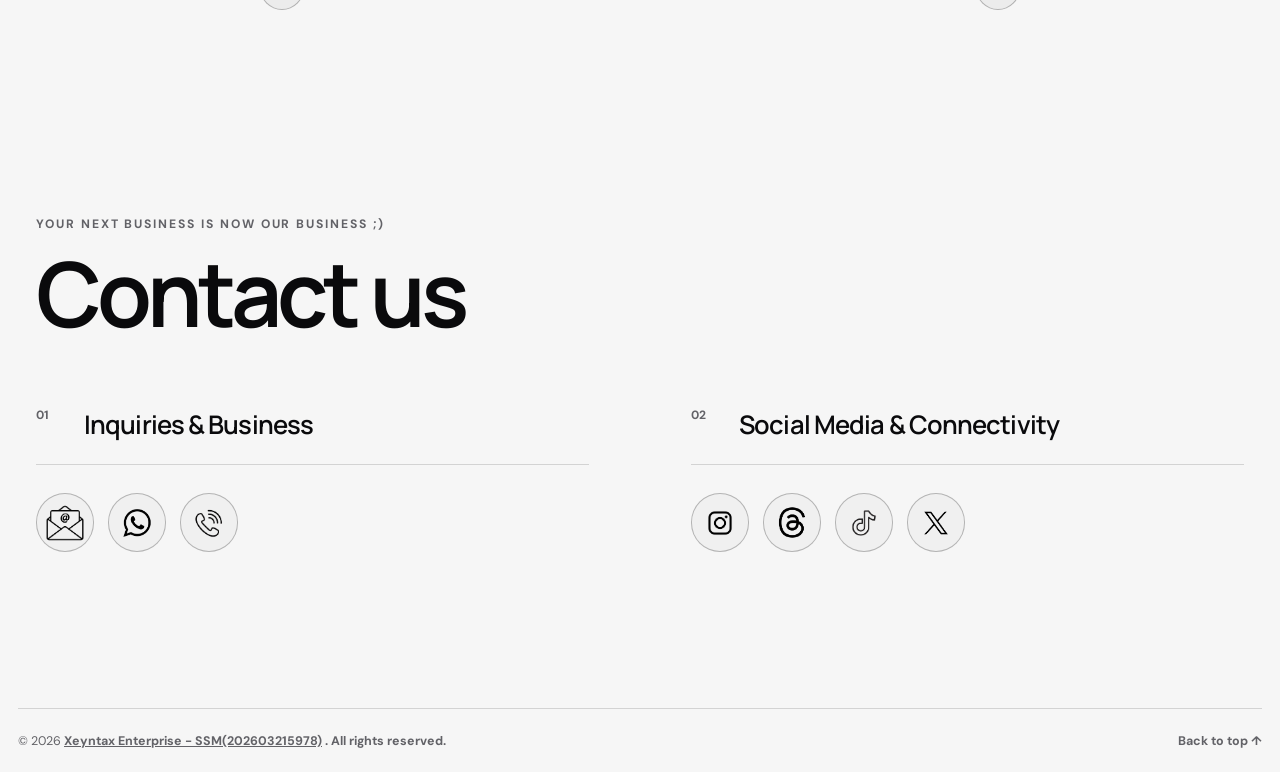
==== commit a66c38ae: "Update index.html" ====
--- a/index.html
+++ b/index.html
@@ -17,6 +17,7 @@
   <header class="site-header" id="siteHeader">
     <nav class="nav-shell" aria-label="Primary navigation">
       <a class="brand-mark" href="#home" aria-label="Back to top"><img src="assets/brand-logo.png" alt="Brand Logo " /></a>
+      <button class="nav-menu-toggle" type="button" aria-expanded="false" aria-controls="primaryLinks">Menu <span aria-hidden="true">☰</span></button>
       <div class="nav-links" id="primaryLinks">
         <a href="#home">Home</a>
         <a href="#services">Our Services</a>
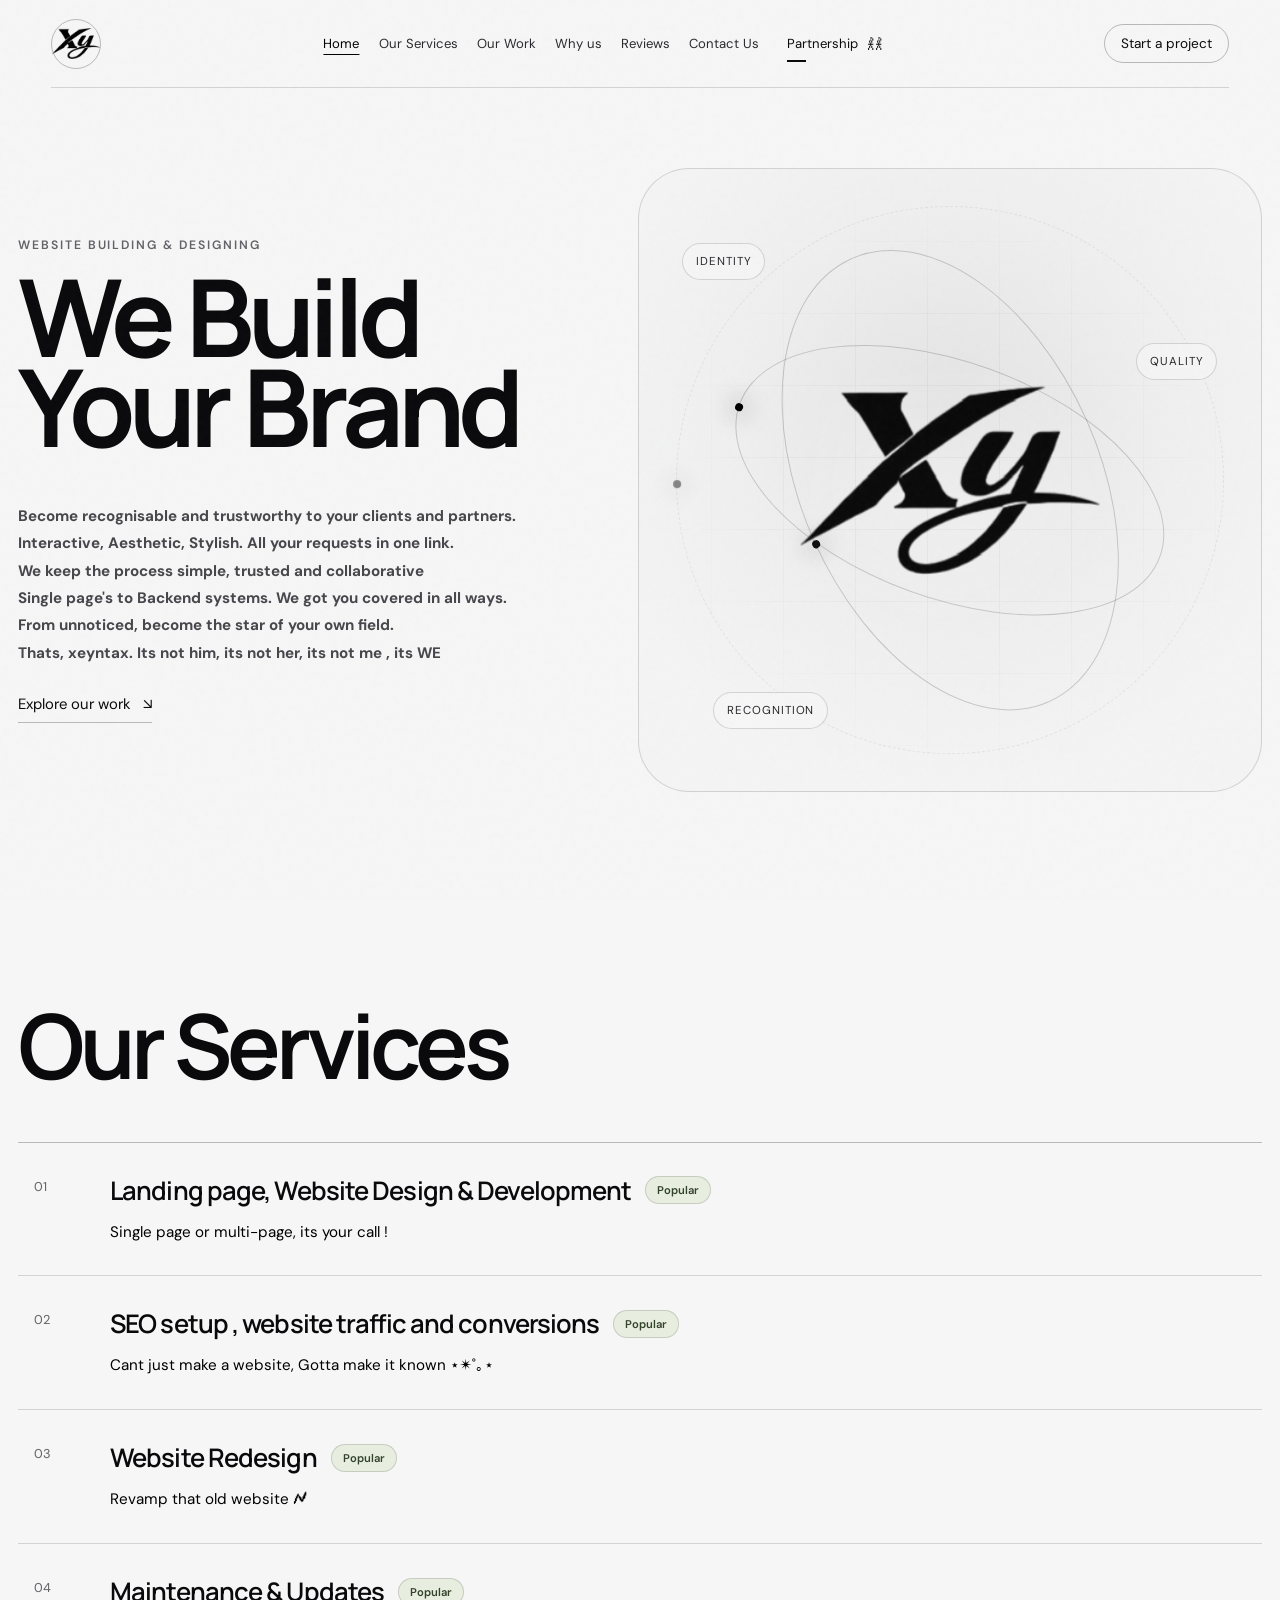
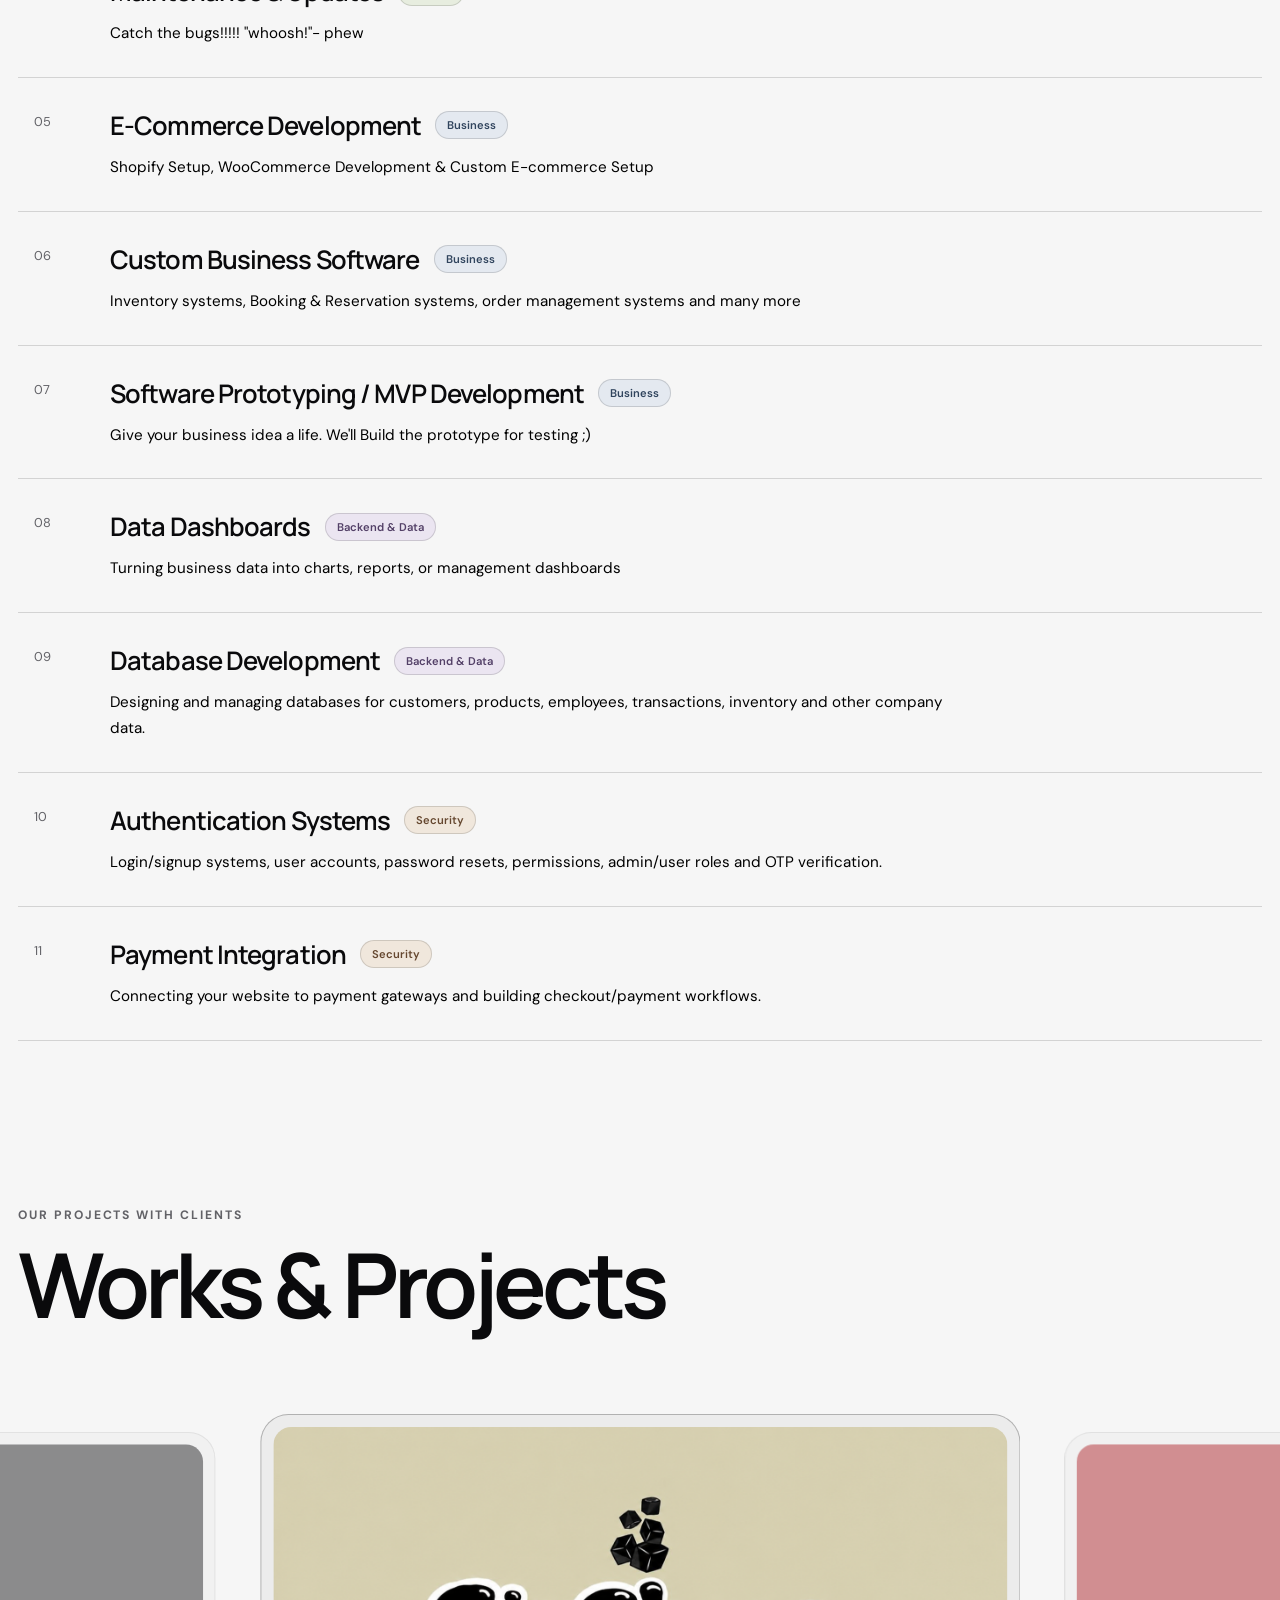
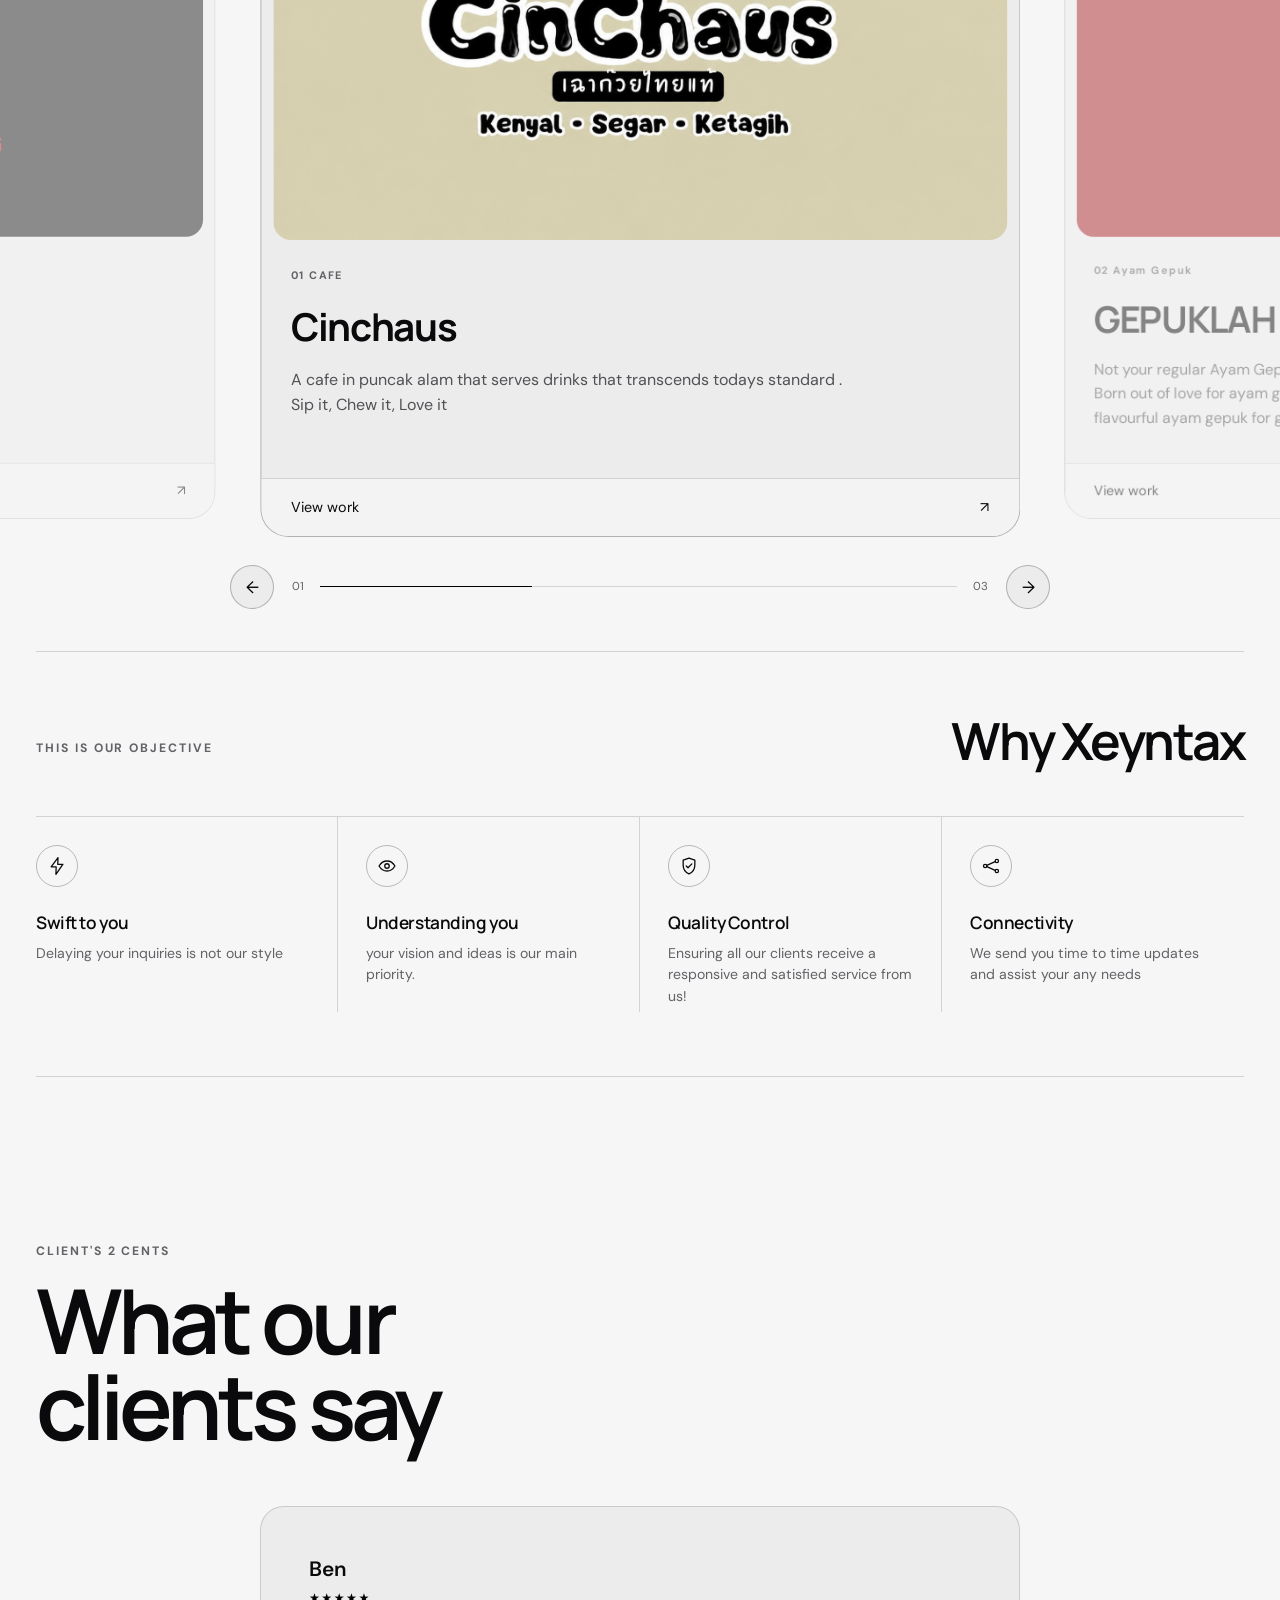
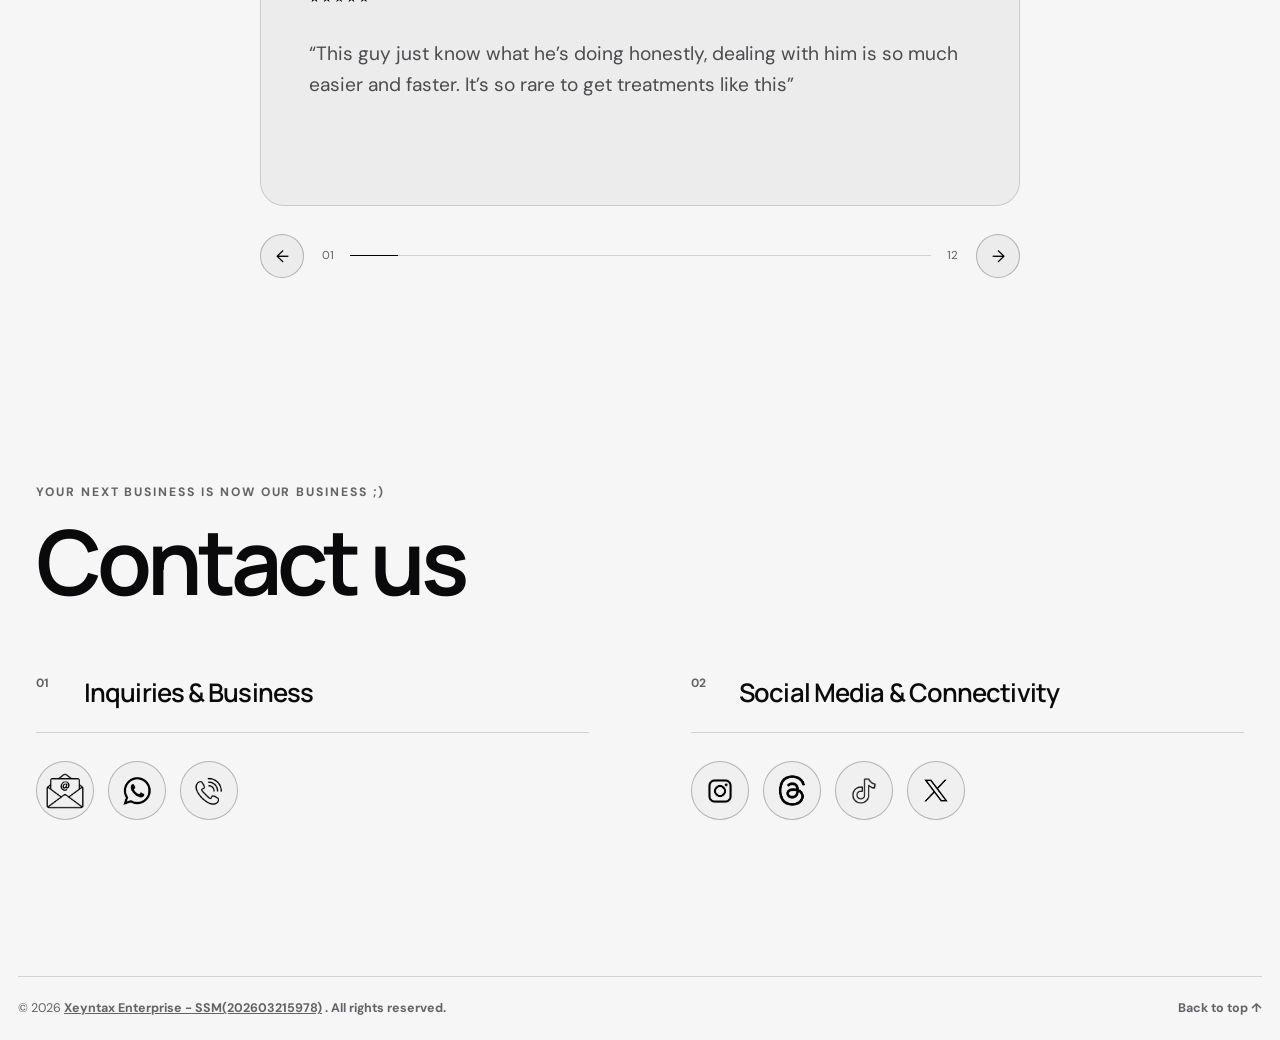
==== commit 0864d696: "Update index.html" ====
--- a/index.html
+++ b/index.html
@@ -13,7 +13,7 @@
 </head>
 <body class="portfolio-page shared-navigation">
   <div class="page-noise" aria-hidden="true"></div>
-
+<!-- Navigation-->
   <header class="site-header" id="siteHeader">
     <nav class="nav-shell" aria-label="Primary navigation">
       <a class="brand-mark" href="#home" aria-label="Back to top"><img src="assets/brand-logo.png" alt="Brand Logo " /></a>
@@ -30,7 +30,9 @@
       <a class="nav-cta" href="#contact">Start a project</a>
     </nav>
   </header>
-
+<!--Navigation End-->
+
+<!-- Home -->
   <main>
     <section class="hero section" id="home">
       <div class="hero-copy">
@@ -60,76 +62,94 @@
         <div class="visual-tag tag-three">Recognition</div>
       </div>
     </section>
-
+<!--Home end-->
+
+<!--Our Services-->
     <section class="services-section section" id="services" aria-labelledby="services-title">
       <div class="section-heading"><h2 id="services-title">Our Services</h2></div>
       <div class="services-list">
         <article class="service-item">
           <span class="service-number" aria-hidden="true">01</span>
           <div class="service-copy">
-            <div class="service-title"><h3>Website Design &amp; Development</h3><span class="service-tag service-tag-popular">Popular</span></div>
-            <p>Single page or multi-page, its your call !</p>
+            <div class="service-title"><h3>Landing page, Website Design &amp; Development</h3><span class="service-tag service-tag-popular">Popular</span></div>
+            <p style="color: #000000;">Single page or multi-page, its your call !</p>
           </div>
         </article>
         <article class="service-item">
           <span class="service-number" aria-hidden="true">02</span>
           <div class="service-copy">
+            <div class="service-title"><h3>SEO setup , website traffic and conversions</h3><span class="service-tag service-tag-popular">Popular</span></div>
+            <p style="color: #000000;">Cant just make a website, Gotta make it known ⋆✴︎˚｡⋆</p>
+          </div>
+        </article>
+        <article class="service-item">
+          <span class="service-number" aria-hidden="true">03</span>
+          <div class="service-copy">
             <div class="service-title"><h3>Website Redesign</h3><span class="service-tag service-tag-popular">Popular</span></div>
-            <p>Become a trendsetter</p>
-          </div>
-        </article>
-        <article class="service-item">
-          <span class="service-number" aria-hidden="true">03</span>
+            <p style="color: #000000;">Revamp that old website 🗲</p>
+          </div>
+        </article>
+        <article class="service-item">
+          <span class="service-number" aria-hidden="true">04</span>
           <div class="service-copy">
             <div class="service-title"><h3>Maintenance &amp; Updates</h3><span class="service-tag service-tag-popular">Popular</span></div>
-            <p>Catch the bugs!!!!! &quot;whoosh!&quot;- phew</p>
-          </div>
-        </article>
-        <article class="service-item">
-          <span class="service-number" aria-hidden="true">04</span>
+            <p style="color: #000000;">Catch the bugs!!!!! &quot;whoosh!&quot;- phew</p>
+          </div>
+        </article>
+         <article class="service-item">
+          <span class="service-number" aria-hidden="true">05</span>
+          <div class="service-copy">
+            <div class="service-title"><h3>E-Commerce Development</h3><span class="service-tag service-tag-business">Business</span></div>
+            <p style="color: #000000;">Shopify Setup, WooCommerce Development & Custom E-commerce Setup</p>
+          </div>
+        </article>
+        <article class="service-item">
+          <span class="service-number" aria-hidden="true">06</span>
           <div class="service-copy">
             <div class="service-title"><h3>Custom Business Software</h3><span class="service-tag service-tag-business">Business</span></div>
-            <p>inventory systems, Booking &amp; Reservation systems, order management systems and many more</p>
-          </div>
-        </article>
-        <article class="service-item">
-          <span class="service-number" aria-hidden="true">05</span>
+            <p style="color: #000000;">Inventory systems, Booking &amp; Reservation systems, order management systems and many more</p>
+          </div>
+        </article>
+        <article class="service-item">
+          <span class="service-number" aria-hidden="true">07</span>
           <div class="service-copy">
             <div class="service-title"><h3>Software Prototyping / MVP Development</h3><span class="service-tag service-tag-business">Business</span></div>
-            <p>Give your business idea a life. We&#x27;ll Build the prototype for testing ;)</p>
-          </div>
-        </article>
-        <article class="service-item">
-          <span class="service-number" aria-hidden="true">06</span>
+            <p style="color: #000000;">Give your business idea a life. We&#x27;ll Build the prototype for testing ;)</p>
+          </div>
+        </article>
+        <article class="service-item">
+          <span class="service-number" aria-hidden="true">08</span>
           <div class="service-copy">
             <div class="service-title"><h3>Data Dashboards</h3><span class="service-tag service-tag-data">Backend &amp; Data</span></div>
-            <p>Turning business data into charts, reports, or management dashboards</p>
-          </div>
-        </article>
-        <article class="service-item">
-          <span class="service-number" aria-hidden="true">07</span>
+            <p style="color: #000000;">Turning business data into charts, reports, or management dashboards</p>
+          </div>
+        </article>
+        <article class="service-item">
+          <span class="service-number" aria-hidden="true">09</span>
           <div class="service-copy">
             <div class="service-title"><h3>Database Development</h3><span class="service-tag service-tag-data">Backend &amp; Data</span></div>
-            <p>Designing and managing databases for customers, products, employees, transactions, inventory and other company data.</p>
-          </div>
-        </article>
-        <article class="service-item">
-          <span class="service-number" aria-hidden="true">08</span>
+            <p style="color: #000000;">Designing and managing databases for customers, products, employees, transactions, inventory and other company data.</p>
+          </div>
+        </article>
+        <article class="service-item">
+          <span class="service-number" aria-hidden="true">10</span>
           <div class="service-copy">
             <div class="service-title"><h3>Authentication Systems</h3><span class="service-tag service-tag-security">Security</span></div>
-            <p>Login/signup systems, user accounts, password resets, permissions, admin/user roles and OTP verification.</p>
-          </div>
-        </article>
-        <article class="service-item">
-          <span class="service-number" aria-hidden="true">09</span>
+            <p style="color: #000000;">Login/signup systems, user accounts, password resets, permissions, admin/user roles and OTP verification.</p>
+          </div>
+        </article>
+        <article class="service-item">
+          <span class="service-number" aria-hidden="true">11</span>
           <div class="service-copy">
             <div class="service-title"><h3>Payment Integration</h3><span class="service-tag service-tag-security">Security</span></div>
-            <p>Connecting your website to payment gateways and building checkout/payment workflows.</p>
+            <p style="color: #000000;">Connecting your website to payment gateways and building checkout/payment workflows.</p>
           </div>
         </article>
       </div>
     </section>
-
+<!--Our Services End-->
+
+<!--Our Work-->
     <section class="work-section section" id="work">
       <div class="section-heading">
         <p class="eyebrow"><b>Our projects with clients</b></p>
@@ -187,11 +207,13 @@
           </button>
         </div>
       </div><br><br>
-
+      <!--Our Work End-->
+
+      <!--Why Xeyntax-->
     <section class="why-section section" id="why" aria-labelledby="why-title">
       <div class="why-heading">
+        <p class="eyebrow"><b>This is our objective</b></p>
         <h2 id="why-title">Why Xeyntax</h2>
-        <p class="eyebrow"><b>This is our objective</b></p>
       </div>
 
       <div class="why-grid">
@@ -228,7 +250,9 @@
         </article>
       </div>
     </section>
-
+    <!--Why Xeyntax End-->
+
+    <!--Client Reviews-->
     <section class="reviews-section section" id="reviews">
       <div class="section-heading reviews-heading">
         <p class="eyebrow"><b><b>Client's 2 cents</b></b></p>
@@ -298,7 +322,9 @@
         </div>
       </div>
     </section>
-
+    <!--Client Reviews End-->
+
+    <!--Contact-->
     <section class="contact-section section" id="contact">
       <div class="section-heading contact-heading">
         <p class="eyebrow"><b>Your next business is now our business ;)</b></p>
@@ -375,7 +401,8 @@
       </div>
     </section>
   </main>
-
+<!--Contact End-->
+<!--Footer-->
   <footer class="site-footer">
     <p>© <span id="year"></span> <a href="https://linktr.ee/xeyntax" target="_blank" rel="noreferrer"><b><u>Xeyntax Enterprise - SSM(202603215978)</u></b></a><b> . All rights reserved.</b></p>
     <a href="#home"><b>Back to top ↑</b></a>
